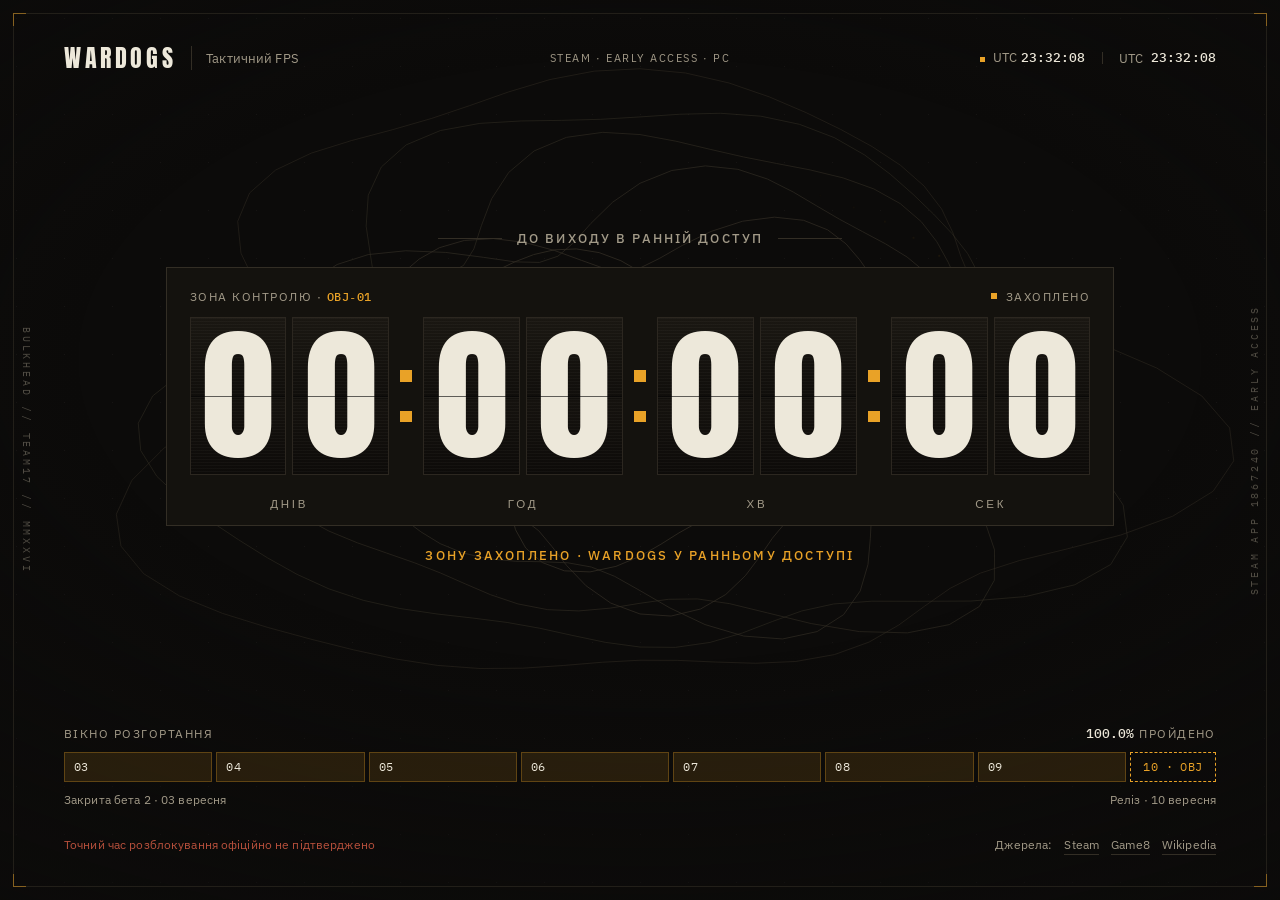
==== index.html @ 9072d594 "feat: countdown site for the Wardogs Early Access release Single static page: a split-flap objective" ====
<!doctype html>
<html lang="uk">
<head>
<meta charset="utf-8">
<meta name="viewport" content="width=device-width, initial-scale=1">
<meta name="description" content="Великий таймер зворотного відліку до виходу WARDOGS у Steam Early Access — 10 вересня 2026.">
<meta name="theme-color" content="#0C0B0A">
<link rel="icon" href="favicon.svg" type="image/svg+xml">
<link rel="canonical" href="https://elgias.github.io/wardogs-countdown/">
<meta property="og:type" content="website">
<meta property="og:site_name" content="Відлік до Wardogs">
<meta property="og:locale" content="uk_UA">
<meta property="og:url" content="https://elgias.github.io/wardogs-countdown/">
<meta property="og:title" content="Відлік до Wardogs">
<meta property="og:description" content="Скільки лишилось до виходу WARDOGS у Steam Early Access — 10 вересня 2026.">
<meta property="og:image" content="https://elgias.github.io/wardogs-countdown/og.png">
<meta property="og:image:width" content="1200">
<meta property="og:image:height" content="630">
<meta property="og:image:alt" content="Таймер зворотного відліку до релізу Wardogs">
<meta name="twitter:card" content="summary_large_image">
<meta name="twitter:title" content="Відлік до Wardogs">
<meta name="twitter:description" content="Скільки лишилось до виходу WARDOGS у Steam Early Access — 10 вересня 2026.">
<meta name="twitter:image" content="https://elgias.github.io/wardogs-countdown/og.png">
<title>Відлік до Wardogs</title>
<link rel="preconnect" href="https://fonts.googleapis.com">
<link rel="preconnect" href="https://fonts.gstatic.com" crossorigin>
<link rel="stylesheet" href="https://fonts.googleapis.com/css2?family=Anton&family=IBM+Plex+Mono:wght@400;500;600&family=IBM+Plex+Sans:wght@400;500;600&display=swap">

<style>
:root{
  color-scheme: dark;
  --ground:#0C0B0A;
  --plate:#14120E;
  --plate-hi:#1A1712;
  --line:#332E25;
  --line-soft:#221F19;
  --bone:#EDE8DA;
  --dust:#A29A88;
  --f1:#E9A227;
  --f2:#6FA3B0;
  --f3:#B8503C;
  --disp:"Anton","Arial Narrow",Impact,sans-serif;
  --mono:"IBM Plex Mono",ui-monospace,Consolas,"Courier New",monospace;
  --sans:"IBM Plex Sans","Segoe UI",system-ui,-apple-system,sans-serif;
}
*{box-sizing:border-box}
body{
  margin:0;
  background:var(--ground);
  color:var(--bone);
  font-family:var(--sans);
  font-size:15px;
  line-height:1.5;
  overflow-x:hidden;
  -webkit-font-smoothing:antialiased;
}

/* ---------- terrain ---------- */
#bg{position:fixed;inset:0;width:100%;height:100%;z-index:0;pointer-events:none}
.vignette{
  position:fixed;inset:0;z-index:1;pointer-events:none;
  background:radial-gradient(115% 88% at 50% 40%, rgba(12,11,10,0) 38%, rgba(12,11,10,.88) 100%);
}
.hud{position:fixed;inset:13px;z-index:2;pointer-events:none;border:1px solid var(--line-soft)}
.hud i{position:absolute;width:13px;height:13px;border:1px solid var(--f1);opacity:.5}
.hud i:nth-child(1){top:-1px;left:-1px;border-right:0;border-bottom:0}
.hud i:nth-child(2){top:-1px;right:-1px;border-left:0;border-bottom:0}
.hud i:nth-child(3){bottom:-1px;left:-1px;border-right:0;border-top:0}
.hud i:nth-child(4){bottom:-1px;right:-1px;border-left:0;border-top:0}

/* ---------- stencilled side rails ---------- */
.rail-v{position:fixed;top:0;bottom:0;width:26px;display:flex;align-items:center;justify-content:center;z-index:3;pointer-events:none}
.rail-v.l{left:13px}
.rail-v.r{right:13px}
.rail-v span{
  writing-mode:vertical-rl;font-family:var(--mono);font-size:10px;letter-spacing:.28em;
  text-transform:uppercase;color:var(--dust);opacity:.45;white-space:nowrap;
}
.rail-v.r span{transform:rotate(180deg)}

/* ---------- shell ---------- */
main{
  position:relative;z-index:4;
  min-height:100vh;
  min-height:100svh;
  display:flex;flex-direction:column;
  gap:clamp(20px,3vh,40px);
  padding:clamp(28px,3.6vw,50px) clamp(50px,5vw,86px);
}

/* ---------- header ---------- */
.top{
  display:grid;grid-template-columns:1fr auto 1fr;align-items:center;gap:18px;
  font-size:12.5px;letter-spacing:.01em;color:var(--dust);
}
.top .mark{
  font-family:var(--disp);font-size:24px;letter-spacing:.15em;color:var(--bone);
  line-height:1;padding-right:15px;border-right:1px solid var(--line);
}
.top .lft{display:flex;align-items:center;gap:14px;flex-wrap:wrap}
.top .mid{white-space:nowrap;font-size:11px;letter-spacing:.14em;text-transform:uppercase}
.top .rgt{display:flex;justify-content:flex-end;align-items:center;gap:8px;white-space:nowrap}
.top .rgt b{
  font-family:var(--mono);font-weight:500;font-size:13px;color:var(--bone);
  font-variant-numeric:tabular-nums;letter-spacing:.01em;
}
.top .rgt .div{width:1px;height:12px;background:var(--line);margin:0 8px}
.live{display:inline-block;width:5px;height:5px;background:var(--f1);margin-right:8px;vertical-align:middle}
body.beat .live{animation:beat 1s ease-out}
@keyframes beat{0%{opacity:1;box-shadow:0 0 0 0 rgba(233,162,39,.45)}100%{opacity:.35;box-shadow:0 0 0 8px rgba(233,162,39,0)}}

/* ---------- objective board ---------- */
.zone{flex:1;display:flex;flex-direction:column;align-items:center;justify-content:center;gap:clamp(14px,2.2vh,26px)}
.eyebrow{
  margin:0;font-size:12.5px;font-weight:500;letter-spacing:.17em;text-transform:uppercase;color:var(--dust);
  display:flex;align-items:center;gap:15px;
}
.eyebrow::before,.eyebrow::after{content:"";width:clamp(18px,5vw,64px);height:1px;background:var(--line)}

.board{
  border:1px solid var(--line);background:var(--plate);
  padding:clamp(12px,1.5vw,20px) clamp(14px,1.8vw,24px) clamp(10px,1.2vw,16px);
  display:flex;flex-direction:column;gap:clamp(10px,1.4vh,16px);
  max-width:100%;
  transition:border-color .25s ease;
}
body.impact .board{animation:impact .3s steps(4,end);border-color:var(--f1)}
@keyframes impact{
  0%{transform:translate3d(0,0,0)}
  25%{transform:translate3d(-2px,1px,0)}
  50%{transform:translate3d(2px,-1px,0)}
  75%{transform:translate3d(-1px,0,0)}
  100%{transform:translate3d(0,0,0)}
}
.board-strip{
  display:flex;justify-content:space-between;align-items:center;gap:16px;
  font-size:11.5px;letter-spacing:.13em;text-transform:uppercase;color:var(--dust);
}
.board-strip b{font-family:var(--mono);color:var(--f1);font-weight:500;letter-spacing:.05em}
.board-strip .status{display:flex;align-items:center;gap:9px}
.board-strip .status::before{content:"";width:6px;height:6px;background:var(--f1);flex:none}

.clock{
  display:flex;align-items:flex-start;justify-content:center;
  gap:clamp(6px,.9vw,13px);
  font-family:var(--disp);
  font-size:clamp(2.6rem,11.4vw,9.8rem);
  line-height:1;
  max-width:100%;
}
.grp{display:flex;flex-direction:column;align-items:center;gap:.16em}
.digits{display:flex;gap:.045em}
.card{
  position:relative;display:block;width:.66em;height:1.08em;overflow:hidden;
  border:1px solid #2C2720;
  background:linear-gradient(180deg,var(--plate-hi) 0%,#100E0B 52%,#15120E 53%,#0D0B09 100%);
  transition:border-color .35s ease,box-shadow .35s ease;
}
.card.hit{border-color:var(--f1);box-shadow:0 0 0 1px rgba(233,162,39,.28) inset;transition:none}
.card::before{ /* split-flap hinge */
  content:"";position:absolute;left:0;right:0;top:50%;height:1px;z-index:3;
  background:rgba(0,0,0,.6);box-shadow:0 1px 0 rgba(237,232,218,.05);
}
.card::after{ /* screen texture */
  content:"";position:absolute;inset:0;z-index:2;pointer-events:none;
  background:repeating-linear-gradient(180deg,rgba(237,232,218,.032) 0 1px,transparent 1px 3px);
}
.g{
  position:absolute;inset:0;z-index:1;display:flex;align-items:center;justify-content:center;
  transition:transform .4s cubic-bezier(.22,.9,.3,1),opacity .4s ease;
}
.g.enter{transform:translateY(-102%);opacity:0}
.g.out{transform:translateY(102%);opacity:0}
.unit{
  font-size:clamp(10px,.9vw,12.5px);font-weight:500;letter-spacing:.24em;
  color:var(--dust);text-transform:uppercase;
}

.sep{display:flex;flex-direction:column;justify-content:center;gap:.2em;height:1.08em;font-size:inherit}
.sep i{width:.08em;height:.08em;background:var(--f1);opacity:.35;transition:opacity .4s ease}
body.beat .sep i{opacity:1}

/* ---------- target + unlock toggle ---------- */
.aim{display:flex;align-items:center;justify-content:center;gap:16px;flex-wrap:wrap;
  font-size:13px;letter-spacing:.01em;color:var(--dust)}
.aim b{font-family:var(--mono);color:var(--bone);font-weight:500;letter-spacing:.01em}
.tgl{display:flex;border:1px solid var(--line)}
.tgl button{
  background:none;border:0;border-right:1px solid var(--line);font-family:var(--sans);
  color:var(--dust);padding:7px 13px;font-size:11.5px;letter-spacing:.03em;
  cursor:pointer;transition:color .2s ease,background .2s ease;
}
.tgl button:last-child{border-right:0}
.tgl button[aria-pressed="true"]{background:var(--f1);color:#0F0C06;font-weight:600}
.tgl button:hover{color:var(--bone)}
.tgl button[aria-pressed="true"]:hover{color:#0F0C06}
.tgl button:focus-visible{outline:2px solid var(--f2);outline-offset:2px}

.launch-note{display:none;margin:0;font-size:13px;font-weight:500;letter-spacing:.17em;text-transform:uppercase;color:var(--f1)}
body.launched .launch-note{display:block}
body.launched .aim{display:none}

/* ---------- deployment window ---------- */
.cap{display:flex;flex-direction:column;gap:9px;font-size:11.5px;letter-spacing:.13em;text-transform:uppercase;color:var(--dust)}
.cap-head{display:flex;justify-content:space-between;gap:12px;align-items:baseline}
.cap-head b{
  font-family:var(--mono);font-size:12.5px;color:var(--bone);font-weight:500;
  font-variant-numeric:tabular-nums;letter-spacing:.01em;
}
.days{display:flex;gap:4px;align-items:stretch}
.day{
  position:relative;flex:1;height:30px;border:1px solid var(--line-soft);
  display:flex;align-items:center;padding-left:9px;overflow:hidden;
  font-family:var(--mono);font-size:11.5px;letter-spacing:.04em;color:var(--dust);
}
.day span{position:relative;z-index:2}
.day .lvl{position:absolute;top:0;bottom:0;left:0;width:0;z-index:1;background:rgba(233,162,39,.13)}
.day.done{border-color:rgba(233,162,39,.38);color:var(--bone)}
.day.done .lvl{width:100%}
.day.now{border-color:var(--f1);color:var(--bone)}
.day.now .lvl{border-right:2px solid var(--f1)}
.day.obj{flex:0 0 clamp(52px,7vw,86px);border:1px dashed var(--f1);color:var(--f1);justify-content:center;padding:0}
.cap-foot{
  display:flex;justify-content:space-between;gap:12px;
  font-family:var(--sans);font-size:12px;letter-spacing:.01em;text-transform:none;
}

/* ---------- foot ---------- */
.foot{display:flex;justify-content:space-between;gap:18px;flex-wrap:wrap;font-size:12px;letter-spacing:.01em;color:var(--dust)}
.foot a{color:var(--dust);text-decoration:none;border-bottom:1px solid var(--line);padding-bottom:2px;margin-left:9px}
.foot a:hover{color:var(--f1);border-color:var(--f1)}
.foot a:focus-visible{outline:2px solid var(--f2);outline-offset:3px}
.flag{color:var(--f3)}

body.critical{--f1:var(--f3)}

@media (max-width:820px){
  .rail-v{display:none}
  main{padding:26px 22px;gap:22px}
  .top{grid-template-columns:1fr;justify-items:center;text-align:center;gap:12px}
  .top .rgt{justify-content:center}
  .top .mark{border-right:0;padding-right:0}
  .day{padding-left:5px;font-size:10px;letter-spacing:0}
  .eyebrow{font-size:11.5px;letter-spacing:.12em}
  .cap-foot,.foot{font-size:11.5px}
  .foot{justify-content:center;text-align:center}
}
@media (prefers-reduced-motion: reduce){
  .g{transition:none}
  body.beat .live{animation:none}
  body.impact .board{animation:none}
}
</style>
</head>
<body>

<canvas id="bg" aria-hidden="true"></canvas>
<div class="vignette" aria-hidden="true"></div>
<div class="hud" aria-hidden="true"><i></i><i></i><i></i><i></i></div>
<div class="rail-v l" aria-hidden="true"><span>Bulkhead // Team17 // MMXXVI</span></div>
<div class="rail-v r" aria-hidden="true"><span>Steam app 1867240 // early access</span></div>

<main>
  <header class="top">
    <div class="lft"><span class="mark">WARDOGS</span><span>Тактичний FPS</span></div>
    <div class="mid">Steam &middot; Early Access &middot; PC</div>
    <div class="rgt">
      <span><span class="live"></span>UTC <b id="utc">--:--:--</b></span>
      <span class="div"></span>
      <span id="tzname">Локально</span> <b id="loc">--:--:--</b>
    </div>
  </header>

  <section class="zone">
    <p class="eyebrow">До виходу в ранній доступ</p>

    <div class="board" id="board">
      <div class="board-strip">
        <span>Зона контролю &middot; <b>OBJ&#8209;01</b></span>
        <span class="status" id="capNote">Утримується</span>
      </div>

      <div class="clock" id="clock" role="timer">
        <div class="grp"><div class="digits" id="dd"></div><span class="unit">днів</span></div>
        <span class="sep"><i></i><i></i></span>
        <div class="grp"><div class="digits" id="hh"></div><span class="unit">год</span></div>
        <span class="sep"><i></i><i></i></span>
        <div class="grp"><div class="digits" id="mm"></div><span class="unit">хв</span></div>
        <span class="sep"><i></i><i></i></span>
        <div class="grp"><div class="digits" id="ss"></div><span class="unit">сек</span></div>
      </div>
    </div>

    <p class="launch-note">Зону захоплено &middot; Wardogs у ранньому доступі</p>

    <div class="aim">
      <span>Ціль <b id="targetLabel">10 вересня 2026</b></span>
      <div class="tgl" role="group" aria-label="Час розблокування">
        <button type="button" id="t16" aria-pressed="true">16:00 UTC &middot; за ЗМІ</button>
        <button type="button" id="t00" aria-pressed="false">00:00 UTC</button>
      </div>
    </div>
  </section>

  <section class="cap" aria-label="Вікно розгортання">
    <div class="cap-head"><span>Вікно розгортання</span><span><b id="capPct">0.0%</b> пройдено</span></div>
    <div class="days" id="days" aria-hidden="true"></div>
    <div class="cap-foot"><span>Закрита бета 2 &middot; 03 вересня</span><span>Реліз &middot; 10 вересня</span></div>
  </section>

  <footer class="foot">
    <span class="flag">Точний час розблокування офіційно не підтверджено</span>
    <span>Джерела:
      <a href="https://store.steampowered.com/app/1867240/WARDOGS/" target="_blank" rel="noopener noreferrer">Steam</a>
      <a href="https://game8.co/articles/release-dates/wardogs-release-date-and-time" target="_blank" rel="noopener noreferrer">Game8</a>
      <a href="https://en.wikipedia.org/wiki/Wardogs_(video_game)" target="_blank" rel="noopener noreferrer">Wikipedia</a>
    </span>
  </footer>
</main>

<script>
(function(){
  "use strict";
  var REDUCED = window.matchMedia("(prefers-reduced-motion: reduce)").matches;

  var TARGETS = {
    t16: { at: Date.UTC(2026, 8, 10, 16, 0, 0), label: "10 вересня 2026 · 16:00 UTC" },
    t00: { at: Date.UTC(2026, 8, 10,  0, 0, 0), label: "10 вересня 2026 · 00:00 UTC" }
  };
  var WINDOW_START = Date.UTC(2026, 8, 3, 0, 0, 0);
  var DAY = 86400000;
  var key = "t16";

  /* ---- split-flap cards ---- */
  function build(el, len){
    el.innerHTML = "";
    for (var i = 0; i < len; i++){
      var card = document.createElement("span");
      card.className = "card";
      card.setAttribute("data-v", "");
      var g = document.createElement("span");
      g.className = "g";
      g.textContent = "0";
      card.appendChild(g);
      el.appendChild(card);
    }
  }

  function paint(el, str){
    var cards = el.children;
    for (var i = 0; i < cards.length; i++){
      var card = cards[i];
      var ch = str.charAt(i);
      if (card.getAttribute("data-v") === ch) continue;
      var first = card.getAttribute("data-v") === "";
      card.setAttribute("data-v", ch);

      if (first || REDUCED){
        card.querySelector(".g").textContent = ch;
        continue;
      }

      /* drop leftovers from any change that outran its own animation */
      var stale = card.querySelectorAll(".g.out");
      for (var q = 0; q < stale.length; q++){
        stale[q].parentNode.removeChild(stale[q]);
      }

      var old = card.querySelector(".g");
      var next = document.createElement("span");
      next.className = "g enter";
      next.textContent = ch;
      card.appendChild(next);
      void next.offsetWidth;
      next.classList.remove("enter");

      if (old){
        old.classList.add("out");
        (function(node){
          setTimeout(function(){ if (node.parentNode) node.parentNode.removeChild(node); }, 460);
        })(old);
      }

      card.classList.add("hit");
      (function(box){
        setTimeout(function(){ box.classList.remove("hit"); }, 120);
      })(card);
    }
  }

  var dd = document.getElementById("dd");
  var hh = document.getElementById("hh");
  var mm = document.getElementById("mm");
  var ss = document.getElementById("ss");
  build(dd, 2); build(hh, 2); build(mm, 2); build(ss, 2);

  /* ---- day blocks ---- */
  var daysWrap = document.getElementById("days");
  var dayEls = [];
  for (var dI = 0; dI < 7; dI++){
    var box = document.createElement("div");
    box.className = "day";
    var lvl = document.createElement("div");
    lvl.className = "lvl";
    var lab = document.createElement("span");
    lab.textContent = "0" + (3 + dI);
    box.appendChild(lvl); box.appendChild(lab);
    daysWrap.appendChild(box);
    dayEls.push({ box: box, lvl: lvl });
  }
  var objEl = document.createElement("div");
  objEl.className = "day obj";
  objEl.innerHTML = "<span>10 &middot; OBJ</span>";
  daysWrap.appendChild(objEl);

  var elTarget = document.getElementById("targetLabel");
  var elPct    = document.getElementById("capPct");
  var elNote   = document.getElementById("capNote");
  var elUtc    = document.getElementById("utc");
  var elLoc    = document.getElementById("loc");
  var elTz     = document.getElementById("tzname");
  var btn16    = document.getElementById("t16");
  var btn00    = document.getElementById("t00");

  try {
    var tz = Intl.DateTimeFormat().resolvedOptions().timeZone;
    if (tz) elTz.textContent = tz.split("/").pop().replace(/_/g, " ");
  } catch (e) {}

  function pad(n, w){
    var s = String(Math.floor(n));
    while (s.length < w) s = "0" + s;
    return s;
  }

  var lastSec = null;
  var lastMin = null;

  function render(){
    var now = Date.now();
    var target = TARGETS[key].at;
    var left = target - now;
    var launched = left <= 0;
    if (launched) left = 0;

    var total = Math.floor(left / 1000);
    if (total === lastSec){ requestAnimationFrame(render); return; }
    lastSec = total;

    var d = Math.floor(total / 86400);
    var h = Math.floor((total % 86400) / 3600);
    var m = Math.floor((total % 3600) / 60);
    var s = total % 60;

    paint(dd, pad(Math.min(d, 99), 2));
    paint(hh, pad(h, 2));
    paint(mm, pad(m, 2));
    paint(ss, pad(s, 2));

    var nd = new Date();
    elLoc.textContent = pad(nd.getHours(), 2) + ":" + pad(nd.getMinutes(), 2) + ":" + pad(nd.getSeconds(), 2);
    elUtc.textContent = pad(nd.getUTCHours(), 2) + ":" + pad(nd.getUTCMinutes(), 2) + ":" + pad(nd.getUTCSeconds(), 2);

    document.body.classList.remove("beat");
    void document.body.offsetWidth;
    document.body.classList.add("beat");

    var minStamp = Math.floor(total / 60);
    if (lastMin !== null && minStamp !== lastMin && !REDUCED){
      document.body.classList.remove("impact");
      void document.body.offsetWidth;
      document.body.classList.add("impact");
      setTimeout(function(){ document.body.classList.remove("impact"); }, 320);
    }
    lastMin = minStamp;

    document.body.classList.toggle("critical", !launched && total < 3600);
    document.body.classList.toggle("launched", launched);
    elNote.textContent = launched ? "Захоплено" : (total < 3600 ? "Оспорюється" : "Утримується");

    var span = target - WINDOW_START;
    var pct = Math.max(0, Math.min(1, (now - WINDOW_START) / span));
    elPct.textContent = (pct * 100).toFixed(1) + "%";

    var elapsedDays = (now - WINDOW_START) / DAY;
    for (var i = 0; i < dayEls.length; i++){
      var frac = Math.max(0, Math.min(1, elapsedDays - i));
      var cls = "day";
      if (frac >= 1) cls += " done";
      else if (frac > 0) cls += " now";
      dayEls[i].box.className = cls;
      dayEls[i].lvl.style.width = (frac * 100).toFixed(2) + "%";
    }
    objEl.className = launched ? "day obj done" : "day obj";

    requestAnimationFrame(render);
  }

  function select(k){
    key = k;
    lastSec = null;
    lastMin = null;
    elTarget.textContent = TARGETS[k].label;
    btn16.setAttribute("aria-pressed", String(k === "t16"));
    btn00.setAttribute("aria-pressed", String(k === "t00"));
  }
  btn16.addEventListener("click", function(){ select("t16"); });
  btn00.addEventListener("click", function(){ select("t00"); });
  select("t16");

  render();

  /* ---- terrain: drifting contours, three contacts closing on the zone ---- */
  var cv = document.getElementById("bg");
  var ctx = cv.getContext("2d");
  var W = 0, H = 0;
  var CONTACTS = [
    { c: "233,162,39",  base: 0.42, sp:  0.000122, ph: 0.0, br: 0.000039 },
    { c: "111,163,176", base: 0.33, sp: -0.000171, ph: 2.1, br: 0.000031 },
    { c: "184,80,60",   base: 0.50, sp:  0.000090, ph: 4.2, br: 0.000025 }
  ];

  function resize(){
    var dpr = Math.min(window.devicePixelRatio || 1, 2);
    W = cv.clientWidth; H = cv.clientHeight;
    cv.width = Math.round(W * dpr);
    cv.height = Math.round(H * dpr);
    ctx.setTransform(dpr, 0, 0, dpr, 0, 0);
  }

  function draw(t){
    ctx.clearRect(0, 0, W, H);
    var cx = W / 2, cy = H * 0.44;
    var unit = Math.min(W, H);
    var x, y, l, a;

    /* survey grid */
    ctx.fillStyle = "rgba(237,232,218,0.045)";
    for (x = (W % 48) / 2; x < W; x += 48){
      for (y = (H % 48) / 2; y < H; y += 48){
        ctx.fillRect(x, y, 1, 1);
      }
    }

    /* topographic contours over the contested ground */
    ctx.lineWidth = 1;
    for (l = 0; l < 9; l++){
      var base = unit * (0.09 + l * 0.055);
      ctx.beginPath();
      for (a = 0; a <= 72; a++){
        var th = a / 72 * Math.PI * 2;
        var r = base * (1
          + 0.14 * Math.sin(3 * th + t * 0.000068 + l * 0.85)
          + 0.09 * Math.sin(5 * th - t * 0.000051 + l * 1.7)
          + 0.05 * Math.sin(7 * th + t * 0.000087 + l * 2.4));
        var px = cx + Math.cos(th) * r;
        var py = cy + Math.sin(th) * r * 0.62;
        if (a === 0) ctx.moveTo(px, py); else ctx.lineTo(px, py);
      }
      ctx.closePath();
      ctx.strokeStyle = "rgba(51,46,37," + (0.95 - l * 0.055).toFixed(3) + ")";
      ctx.stroke();
    }

    /* contacts */
    for (var i = 0; i < CONTACTS.length; i++){
      var k = CONTACTS[i];
      var hx = 0, hy = 0;
      for (var j = 12; j >= 0; j--){
        var tt = t - j * 850;
        var rad = unit * k.base * (0.28 + 0.72 * (0.5 + 0.5 * Math.cos(tt * k.br + k.ph)));
        var ang = tt * k.sp + k.ph;
        var px = cx + Math.cos(ang) * rad;
        var py = cy + Math.sin(ang) * rad * 0.62;
        if (j === 0){
          hx = px; hy = py;
          ctx.strokeStyle = "rgba(" + k.c + ",0.14)";
          ctx.beginPath(); ctx.moveTo(cx, cy); ctx.lineTo(hx, hy); ctx.stroke();
          ctx.strokeStyle = "rgba(" + k.c + ",0.8)";
          ctx.strokeRect(px - 4.5, py - 4.5, 9, 9);
          ctx.beginPath();
          ctx.moveTo(px - 10, py); ctx.lineTo(px - 6, py);
          ctx.moveTo(px + 6, py); ctx.lineTo(px + 10, py);
          ctx.stroke();
        } else {
          ctx.fillStyle = "rgba(" + k.c + "," + (0.18 * (1 - j / 13)).toFixed(3) + ")";
          ctx.fillRect(px - 1, py - 1, 2, 2);
        }
      }
    }
  }

  function loop(now){ draw(now); requestAnimationFrame(loop); }

  window.addEventListener("resize", function(){ resize(); if (REDUCED) draw(0); });
  resize();
  if (REDUCED) { draw(0); } else { requestAnimationFrame(loop); }
})();
</script>
</body>
</html>
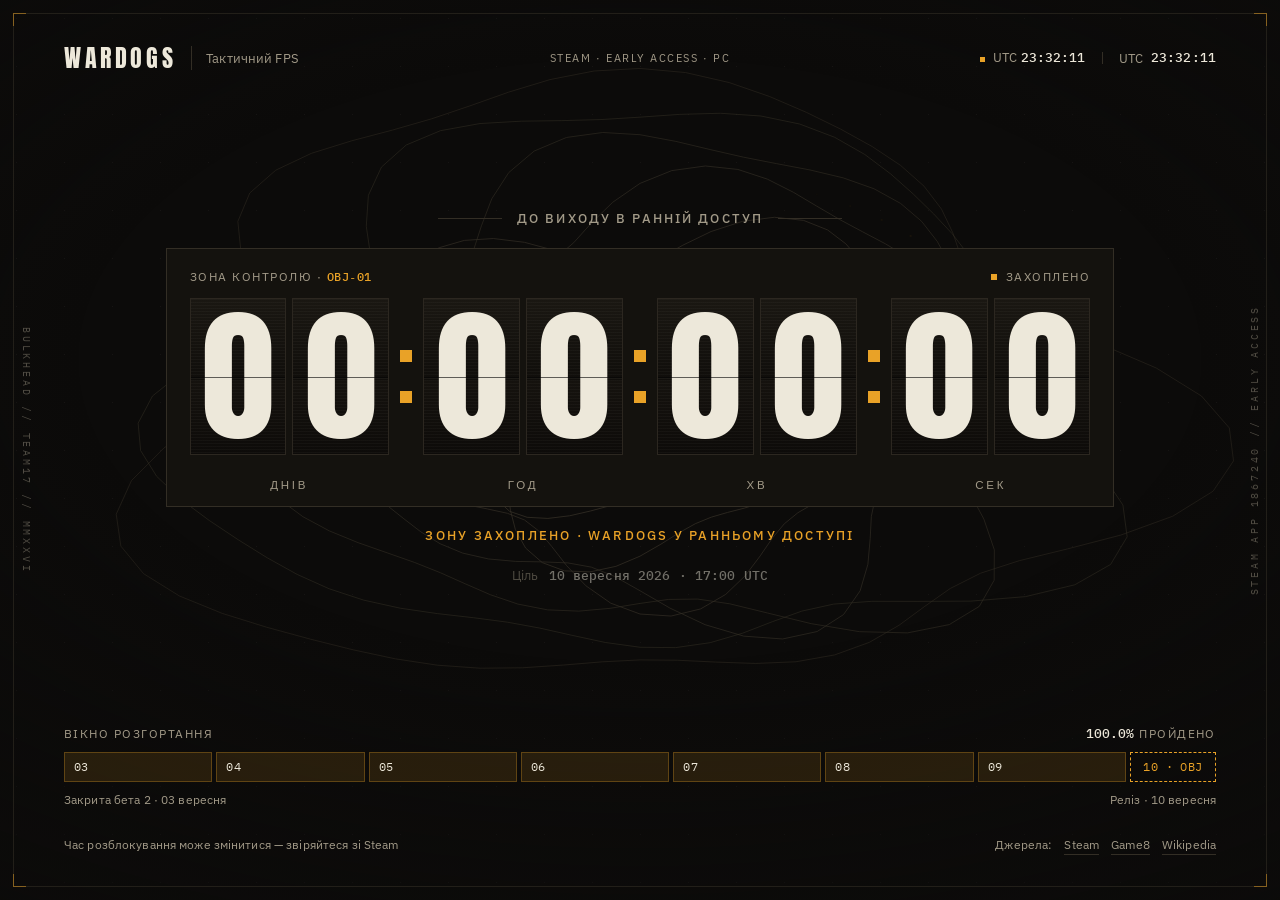
==== commit b39be483: "fix: pin release to 17:00 UTC and self-host the webfonts The page pulled Anton and IBM Plex from fon" ====
--- a/index.html
+++ b/index.html
@@ -12,19 +12,19 @@
 <meta property="og:locale" content="uk_UA">
 <meta property="og:url" content="https://elgias.github.io/wardogs-countdown/">
 <meta property="og:title" content="Відлік до Wardogs">
-<meta property="og:description" content="Скільки лишилось до виходу WARDOGS у Steam Early Access — 10 вересня 2026.">
+<meta property="og:description" content="Скільки лишилось до виходу WARDOGS у Steam Early Access — 10 вересня 2026, 17:00 UTC.">
 <meta property="og:image" content="https://elgias.github.io/wardogs-countdown/og.png">
 <meta property="og:image:width" content="1200">
 <meta property="og:image:height" content="630">
 <meta property="og:image:alt" content="Таймер зворотного відліку до релізу Wardogs">
 <meta name="twitter:card" content="summary_large_image">
 <meta name="twitter:title" content="Відлік до Wardogs">
-<meta name="twitter:description" content="Скільки лишилось до виходу WARDOGS у Steam Early Access — 10 вересня 2026.">
+<meta name="twitter:description" content="Скільки лишилось до виходу WARDOGS у Steam Early Access — 10 вересня 2026, 17:00 UTC.">
 <meta name="twitter:image" content="https://elgias.github.io/wardogs-countdown/og.png">
 <title>Відлік до Wardogs</title>
-<link rel="preconnect" href="https://fonts.googleapis.com">
-<link rel="preconnect" href="https://fonts.gstatic.com" crossorigin>
-<link rel="stylesheet" href="https://fonts.googleapis.com/css2?family=Anton&family=IBM+Plex+Mono:wght@400;500;600&family=IBM+Plex+Sans:wght@400;500;600&display=swap">
+<link rel="stylesheet" href="fonts.css">
+<link rel="preload" as="font" type="font/woff2" href="fonts/anton-400-latin.woff2" crossorigin>
+<link rel="preload" as="font" type="font/woff2" href="fonts/plexsans-400-600-cyrillic.woff2" crossorigin>
 
 <style>
 :root{
@@ -181,24 +181,20 @@
 body.beat .sep i{opacity:1}
 
 /* ---------- target + unlock toggle ---------- */
-.aim{display:flex;align-items:center;justify-content:center;gap:16px;flex-wrap:wrap;
-  font-size:13px;letter-spacing:.01em;color:var(--dust)}
+.aim{
+  margin:0;display:flex;align-items:center;justify-content:center;gap:10px;flex-wrap:wrap;
+  font-size:13px;letter-spacing:.01em;color:var(--dust);
+}
 .aim b{font-family:var(--mono);color:var(--bone);font-weight:500;letter-spacing:.01em}
-.tgl{display:flex;border:1px solid var(--line)}
-.tgl button{
-  background:none;border:0;border-right:1px solid var(--line);font-family:var(--sans);
-  color:var(--dust);padding:7px 13px;font-size:11.5px;letter-spacing:.03em;
-  cursor:pointer;transition:color .2s ease,background .2s ease;
-}
-.tgl button:last-child{border-right:0}
-.tgl button[aria-pressed="true"]{background:var(--f1);color:#0F0C06;font-weight:600}
-.tgl button:hover{color:var(--bone)}
-.tgl button[aria-pressed="true"]:hover{color:#0F0C06}
-.tgl button:focus-visible{outline:2px solid var(--f2);outline-offset:2px}
+.aim .local{
+  font-family:var(--mono);font-size:12px;color:var(--dust);
+  border-left:1px solid var(--line);padding-left:12px;
+}
+.aim .local:empty{display:none}
 
 .launch-note{display:none;margin:0;font-size:13px;font-weight:500;letter-spacing:.17em;text-transform:uppercase;color:var(--f1)}
 body.launched .launch-note{display:block}
-body.launched .aim{display:none}
+body.launched .aim{opacity:.45}
 
 /* ---------- deployment window ---------- */
 .cap{display:flex;flex-direction:column;gap:9px;font-size:11.5px;letter-spacing:.13em;text-transform:uppercase;color:var(--dust)}
@@ -230,7 +226,7 @@
 .foot a{color:var(--dust);text-decoration:none;border-bottom:1px solid var(--line);padding-bottom:2px;margin-left:9px}
 .foot a:hover{color:var(--f1);border-color:var(--f1)}
 .foot a:focus-visible{outline:2px solid var(--f2);outline-offset:3px}
-.flag{color:var(--f3)}
+.flag{color:var(--dust)}
 
 body.critical{--f1:var(--f3)}
 
@@ -293,13 +289,7 @@
 
     <p class="launch-note">Зону захоплено &middot; Wardogs у ранньому доступі</p>
 
-    <div class="aim">
-      <span>Ціль <b id="targetLabel">10 вересня 2026</b></span>
-      <div class="tgl" role="group" aria-label="Час розблокування">
-        <button type="button" id="t16" aria-pressed="true">16:00 UTC &middot; за ЗМІ</button>
-        <button type="button" id="t00" aria-pressed="false">00:00 UTC</button>
-      </div>
-    </div>
+    <p class="aim">Ціль <b>10 вересня 2026 &middot; 17:00 UTC</b> <span class="local" id="aimLocal"></span></p>
   </section>
 
   <section class="cap" aria-label="Вікно розгортання">
@@ -309,7 +299,7 @@
   </section>
 
   <footer class="foot">
-    <span class="flag">Точний час розблокування офіційно не підтверджено</span>
+    <span class="flag">Час розблокування може змінитися &mdash; звіряйтеся зі Steam</span>
     <span>Джерела:
       <a href="https://store.steampowered.com/app/1867240/WARDOGS/" target="_blank" rel="noopener noreferrer">Steam</a>
       <a href="https://game8.co/articles/release-dates/wardogs-release-date-and-time" target="_blank" rel="noopener noreferrer">Game8</a>
@@ -323,13 +313,10 @@
   "use strict";
   var REDUCED = window.matchMedia("(prefers-reduced-motion: reduce)").matches;
 
-  var TARGETS = {
-    t16: { at: Date.UTC(2026, 8, 10, 16, 0, 0), label: "10 вересня 2026 · 16:00 UTC" },
-    t00: { at: Date.UTC(2026, 8, 10,  0, 0, 0), label: "10 вересня 2026 · 00:00 UTC" }
-  };
+  /* Release: 10 September 2026, 17:00 UTC. Month is 0-based, so 8 = September. */
+  var TARGET = Date.UTC(2026, 8, 10, 17, 0, 0);
   var WINDOW_START = Date.UTC(2026, 8, 3, 0, 0, 0);
   var DAY = 86400000;
-  var key = "t16";
 
   /* ---- split-flap cards ---- */
   function build(el, len){
@@ -413,18 +400,32 @@
   objEl.innerHTML = "<span>10 &middot; OBJ</span>";
   daysWrap.appendChild(objEl);
 
-  var elTarget = document.getElementById("targetLabel");
-  var elPct    = document.getElementById("capPct");
-  var elNote   = document.getElementById("capNote");
-  var elUtc    = document.getElementById("utc");
-  var elLoc    = document.getElementById("loc");
-  var elTz     = document.getElementById("tzname");
-  var btn16    = document.getElementById("t16");
-  var btn00    = document.getElementById("t00");
-
+  var elPct   = document.getElementById("capPct");
+  var elNote  = document.getElementById("capNote");
+  var elUtc   = document.getElementById("utc");
+  var elLoc   = document.getElementById("loc");
+  var elTz    = document.getElementById("tzname");
+  var elAimLo = document.getElementById("aimLocal");
+
+  var tzShort = "";
   try {
     var tz = Intl.DateTimeFormat().resolvedOptions().timeZone;
-    if (tz) elTz.textContent = tz.split("/").pop().replace(/_/g, " ");
+    if (tz) {
+      tzShort = tz.split("/").pop().replace(/_/g, " ");
+      elTz.textContent = tzShort;
+    }
+  } catch (e) {}
+
+  /* Same instant in the viewer's own zone — the reason the unlock-time
+     toggle is no longer needed. Skipped when we are already on UTC. */
+  try {
+    var offMin = new Date(TARGET).getTimezoneOffset();
+    if (offMin !== 0) {
+      var local = new Intl.DateTimeFormat("uk-UA", {
+        day: "numeric", month: "long", hour: "2-digit", minute: "2-digit"
+      }).format(new Date(TARGET));
+      elAimLo.textContent = local + (tzShort ? " · " + tzShort : " за вашим часом");
+    }
   } catch (e) {}
 
   function pad(n, w){
@@ -438,7 +439,7 @@
 
   function render(){
     var now = Date.now();
-    var target = TARGETS[key].at;
+    var target = TARGET;
     var left = target - now;
     var launched = left <= 0;
     if (launched) left = 0;
@@ -495,18 +496,6 @@
 
     requestAnimationFrame(render);
   }
-
-  function select(k){
-    key = k;
-    lastSec = null;
-    lastMin = null;
-    elTarget.textContent = TARGETS[k].label;
-    btn16.setAttribute("aria-pressed", String(k === "t16"));
-    btn00.setAttribute("aria-pressed", String(k === "t00"));
-  }
-  btn16.addEventListener("click", function(){ select("t16"); });
-  btn00.addEventListener("click", function(){ select("t00"); });
-  select("t16");
 
   render();
 
--- a/fonts.css
+++ b/fonts.css
@@ -0,0 +1,67 @@
+/* Self-hosted so the page does not depend on fonts.googleapis.com.
+   Privacy browsers (Zen, Firefox strict mode, uBlock) block that domain,
+   which silently drops every face back to a system fallback.
+   Subsets kept: latin + cyrillic. Regenerate with scripts/selfhost-fonts.mjs. */
+
+@font-face {
+  font-family: 'Anton';
+  font-style: normal;
+  font-weight: 400;
+  font-display: swap;
+  src: url('fonts/anton-400-latin.woff2') format('woff2');
+  unicode-range: U+0000-00FF, U+0131, U+0152-0153, U+02BB-02BC, U+02C6, U+02DA, U+02DC, U+0304, U+0308, U+0329, U+2000-206F, U+20AC, U+2122, U+2191, U+2193, U+2212, U+2215, U+FEFF, U+FFFD;
+}
+
+@font-face {
+  font-family: 'IBM Plex Mono';
+  font-style: normal;
+  font-weight: 400;
+  font-display: swap;
+  src: url('fonts/plexmono-400-cyrillic.woff2') format('woff2');
+  unicode-range: U+0301, U+0400-045F, U+0490-0491, U+04B0-04B1, U+2116;
+}
+
+@font-face {
+  font-family: 'IBM Plex Mono';
+  font-style: normal;
+  font-weight: 400;
+  font-display: swap;
+  src: url('fonts/plexmono-400-latin.woff2') format('woff2');
+  unicode-range: U+0000-00FF, U+0131, U+0152-0153, U+02BB-02BC, U+02C6, U+02DA, U+02DC, U+0304, U+0308, U+0329, U+2000-206F, U+20AC, U+2122, U+2191, U+2193, U+2212, U+2215, U+FEFF, U+FFFD;
+}
+
+@font-face {
+  font-family: 'IBM Plex Mono';
+  font-style: normal;
+  font-weight: 500;
+  font-display: swap;
+  src: url('fonts/plexmono-500-cyrillic.woff2') format('woff2');
+  unicode-range: U+0301, U+0400-045F, U+0490-0491, U+04B0-04B1, U+2116;
+}
+
+@font-face {
+  font-family: 'IBM Plex Mono';
+  font-style: normal;
+  font-weight: 500;
+  font-display: swap;
+  src: url('fonts/plexmono-500-latin.woff2') format('woff2');
+  unicode-range: U+0000-00FF, U+0131, U+0152-0153, U+02BB-02BC, U+02C6, U+02DA, U+02DC, U+0304, U+0308, U+0329, U+2000-206F, U+20AC, U+2122, U+2191, U+2193, U+2212, U+2215, U+FEFF, U+FFFD;
+}
+
+@font-face {
+  font-family: 'IBM Plex Sans';
+  font-style: normal;
+  font-weight: 400 600;
+  font-display: swap;
+  src: url('fonts/plexsans-400-600-cyrillic.woff2') format('woff2');
+  unicode-range: U+0301, U+0400-045F, U+0490-0491, U+04B0-04B1, U+2116;
+}
+
+@font-face {
+  font-family: 'IBM Plex Sans';
+  font-style: normal;
+  font-weight: 400 600;
+  font-display: swap;
+  src: url('fonts/plexsans-400-600-latin.woff2') format('woff2');
+  unicode-range: U+0000-00FF, U+0131, U+0152-0153, U+02BB-02BC, U+02C6, U+02DA, U+02DC, U+0304, U+0308, U+0329, U+2000-206F, U+20AC, U+2122, U+2191, U+2193, U+2212, U+2215, U+FEFF, U+FFFD;
+}
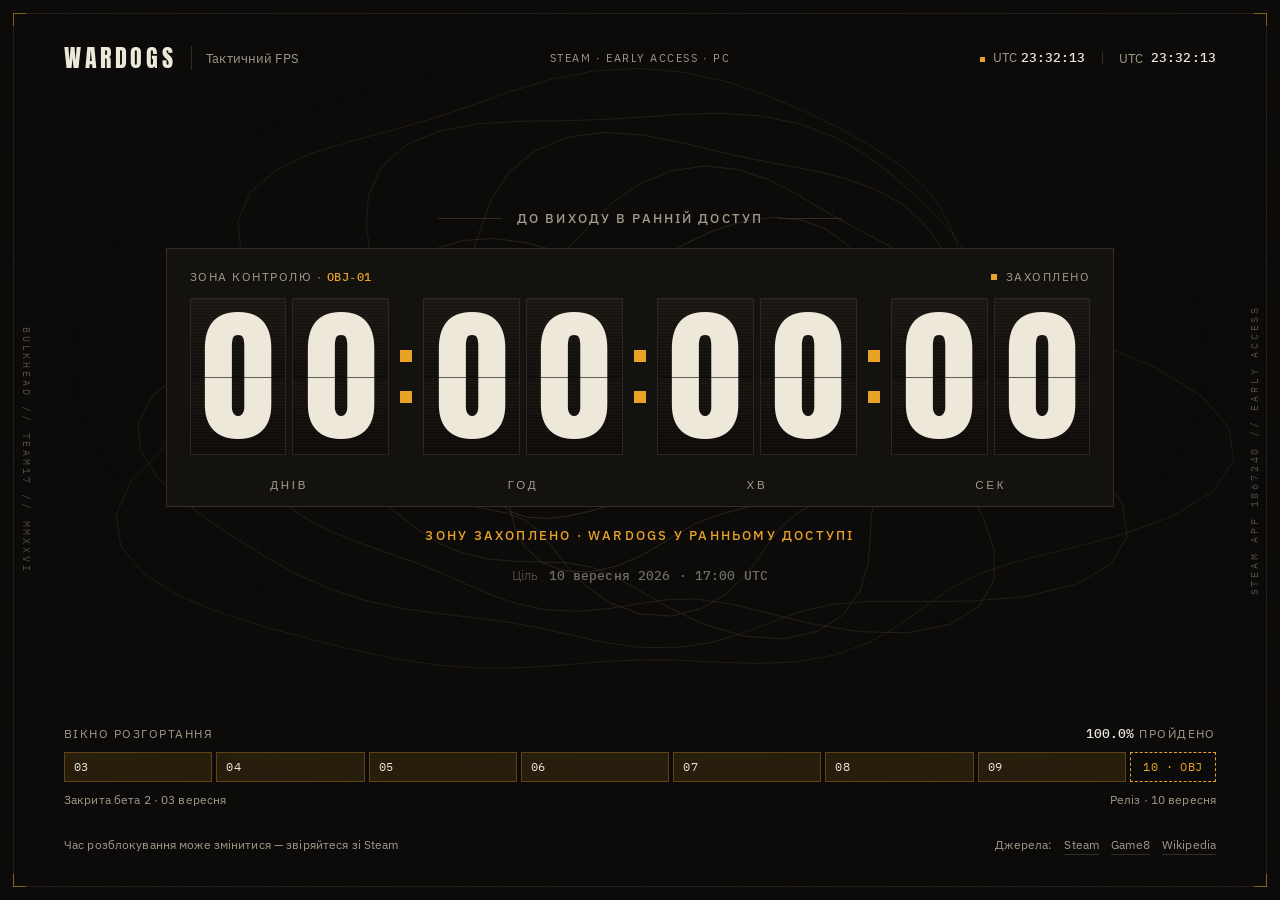
==== commit a75cffbd: "fix: put Impact first in the display fallback stack If a browser blocks downloadable fonts entirely," ====
--- a/index.html
+++ b/index.html
@@ -39,7 +39,10 @@
   --f1:#E9A227;
   --f2:#6FA3B0;
   --f3:#B8503C;
-  --disp:"Anton","Arial Narrow",Impact,sans-serif;
+  /* Impact before Arial Narrow: if a browser blocks webfonts outright, Impact is
+     the closest heavy-condensed face already on Windows and macOS, so the board
+     still reads as a board. Arial Narrow is too light to stand in for Anton. */
+  --disp:"Anton",Impact,Haettenschweiler,"Franklin Gothic Bold","Arial Narrow",sans-serif;
   --mono:"IBM Plex Mono",ui-monospace,Consolas,"Courier New",monospace;
   --sans:"IBM Plex Sans","Segoe UI",system-ui,-apple-system,sans-serif;
 }
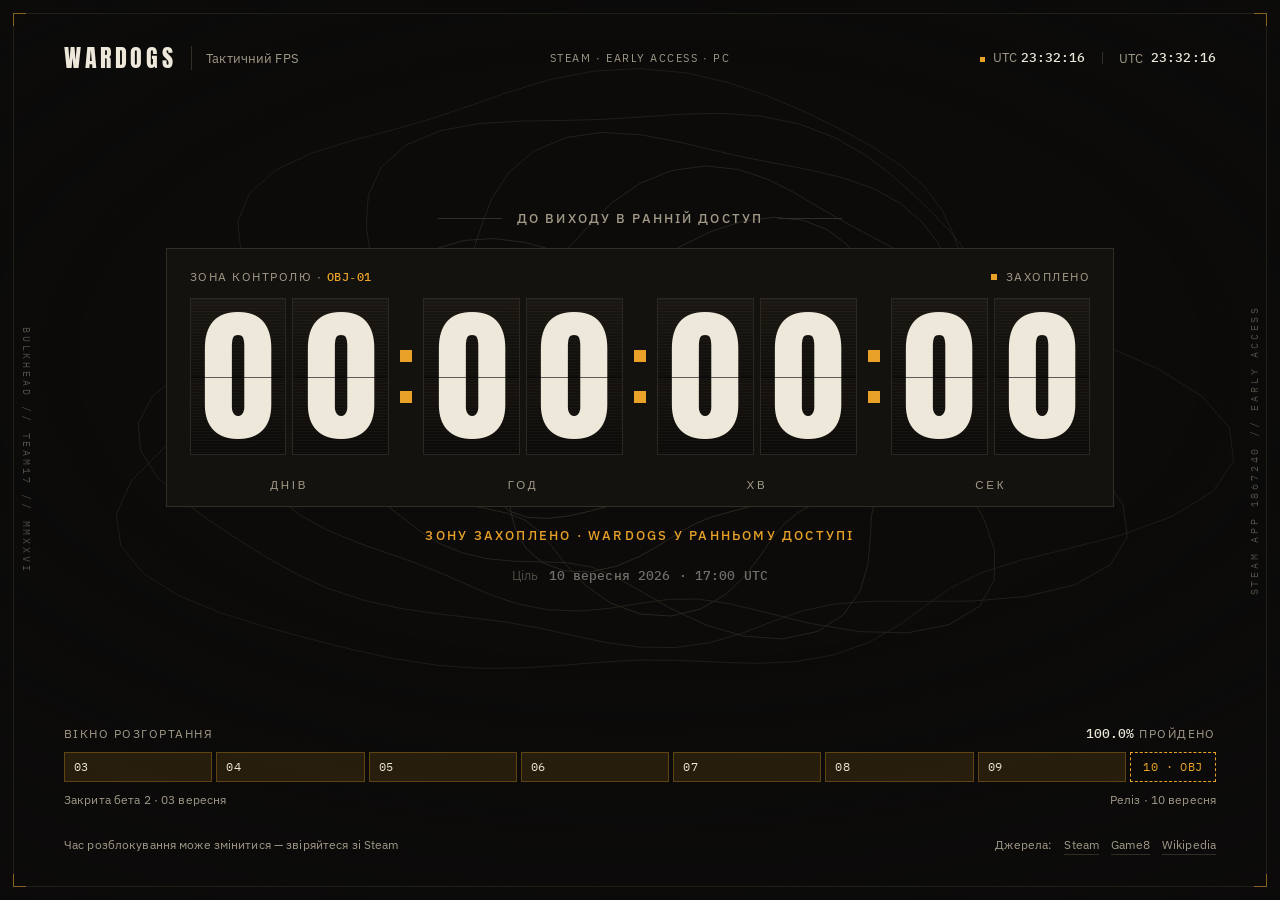
==== commit c0f3eef3: "chore: add a font diagnostic page and a build stamp Two rounds of guessing why fonts look wrong in o" ====
--- a/index.html
+++ b/index.html
@@ -5,6 +5,7 @@
 <meta name="viewport" content="width=device-width, initial-scale=1">
 <meta name="description" content="Великий таймер зворотного відліку до виходу WARDOGS у Steam Early Access — 10 вересня 2026.">
 <meta name="theme-color" content="#0C0B0A">
+<meta name="build" content="2026-09-07d">
 <link rel="icon" href="favicon.svg" type="image/svg+xml">
 <link rel="canonical" href="https://elgias.github.io/wardogs-countdown/">
 <meta property="og:type" content="website">
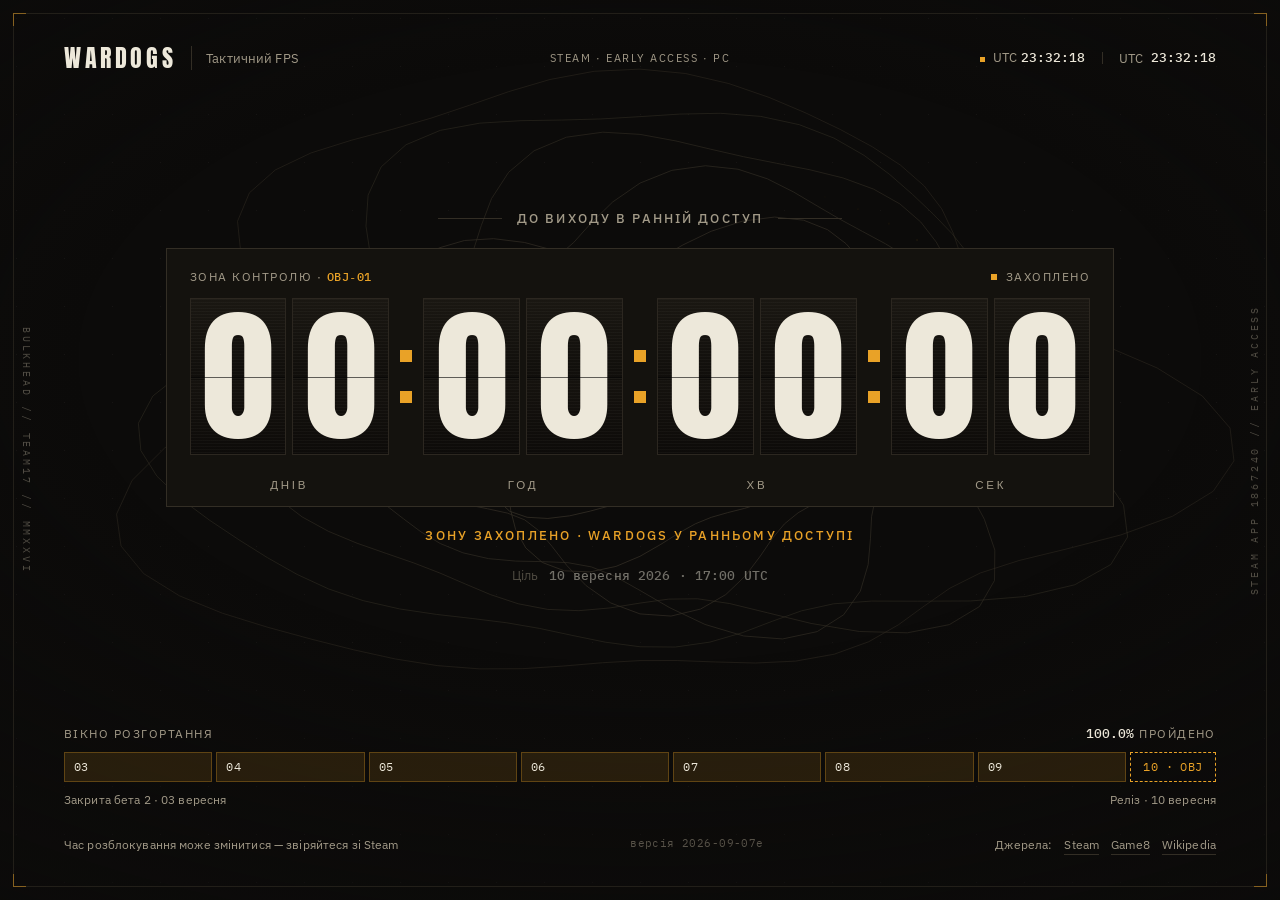
==== commit ac3c6a69: "fix: make the version check work without a scripted fetch Zen blocks fetch() to the site's own files" ====
--- a/index.html
+++ b/index.html
@@ -5,7 +5,7 @@
 <meta name="viewport" content="width=device-width, initial-scale=1">
 <meta name="description" content="Великий таймер зворотного відліку до виходу WARDOGS у Steam Early Access — 10 вересня 2026.">
 <meta name="theme-color" content="#0C0B0A">
-<meta name="build" content="2026-09-07d">
+<meta name="build" content="2026-09-07e">
 <link rel="icon" href="favicon.svg" type="image/svg+xml">
 <link rel="canonical" href="https://elgias.github.io/wardogs-countdown/">
 <meta property="og:type" content="website">
@@ -231,6 +231,10 @@
 .foot a:hover{color:var(--f1);border-color:var(--f1)}
 .foot a:focus-visible{outline:2px solid var(--f2);outline-offset:3px}
 .flag{color:var(--dust)}
+/* Printed on the page, not fetched: a privacy browser can block a scripted
+   fetch of the page's own HTML, so a stamp the reader can simply LOOK at is
+   the only version check that always works. */
+.build{font-family:var(--mono);font-size:10.5px;letter-spacing:.04em;opacity:.5}
 
 body.critical{--f1:var(--f3)}
 
@@ -304,6 +308,7 @@
 
   <footer class="foot">
     <span class="flag">Час розблокування може змінитися &mdash; звіряйтеся зі Steam</span>
+    <span class="build">версія 2026-09-07e</span>
     <span>Джерела:
       <a href="https://store.steampowered.com/app/1867240/WARDOGS/" target="_blank" rel="noopener noreferrer">Steam</a>
       <a href="https://game8.co/articles/release-dates/wardogs-release-date-and-time" target="_blank" rel="noopener noreferrer">Game8</a>
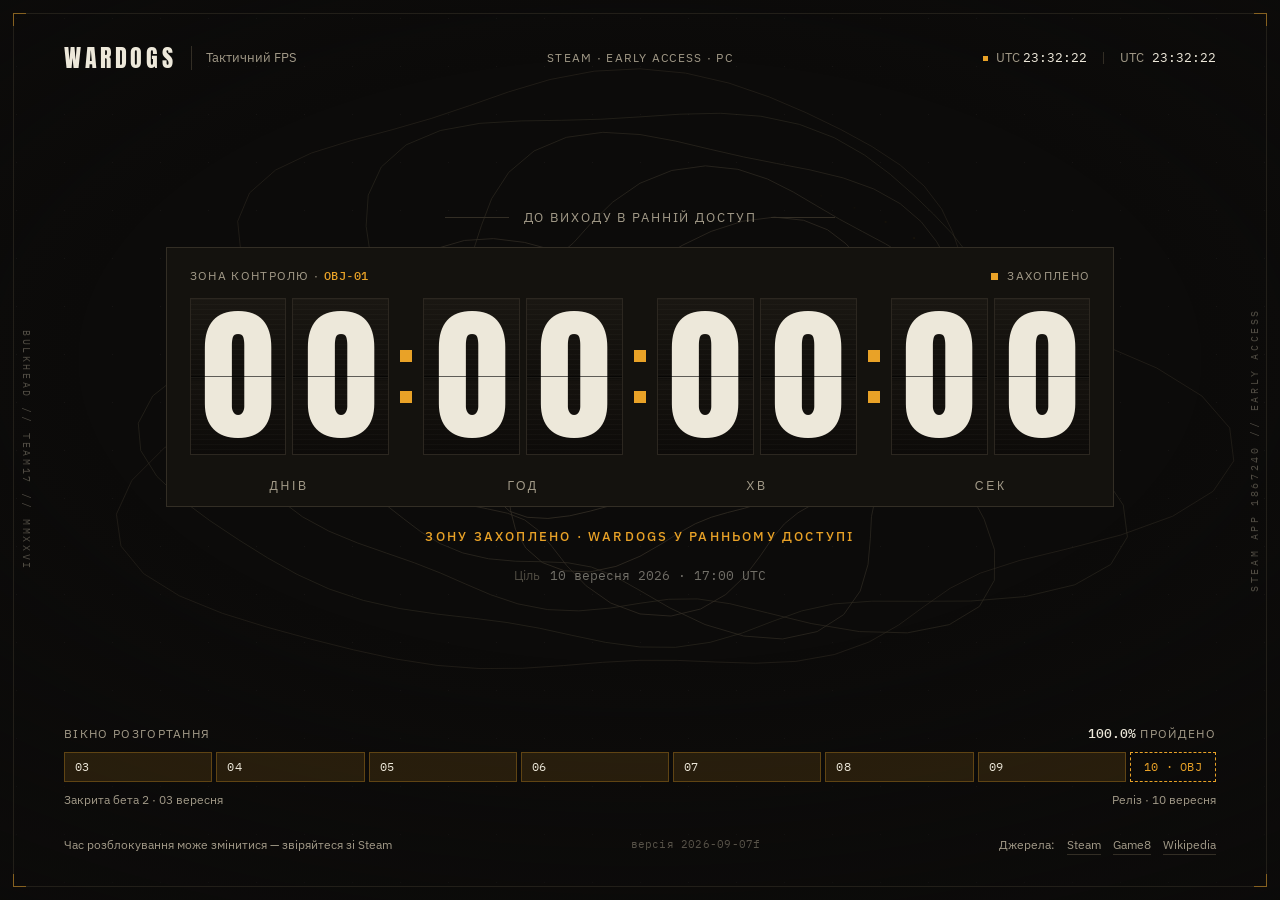
==== commit 1c18792b: "fix: chase Chrome's thin text rendering in Firefox, and scale type to the viewport Two separate caus" ====
--- a/index.html
+++ b/index.html
@@ -5,7 +5,7 @@
 <meta name="viewport" content="width=device-width, initial-scale=1">
 <meta name="description" content="Великий таймер зворотного відліку до виходу WARDOGS у Steam Early Access — 10 вересня 2026.">
 <meta name="theme-color" content="#0C0B0A">
-<meta name="build" content="2026-09-07e">
+<meta name="build" content="2026-09-07f">
 <link rel="icon" href="favicon.svg" type="image/svg+xml">
 <link rel="canonical" href="https://elgias.github.io/wardogs-countdown/">
 <meta property="og:type" content="website">
@@ -56,7 +56,8 @@
   font-size:15px;
   line-height:1.5;
   overflow-x:hidden;
-  -webkit-font-smoothing:antialiased;
+  -webkit-font-smoothing:antialiased;      /* Chrome, and Safari */
+  -moz-osx-font-smoothing:grayscale;       /* Firefox, macOS only */
 }
 
 /* ---------- terrain ---------- */
@@ -77,7 +78,7 @@
 .rail-v.l{left:13px}
 .rail-v.r{right:13px}
 .rail-v span{
-  writing-mode:vertical-rl;font-family:var(--mono);font-size:10px;letter-spacing:.28em;
+  writing-mode:vertical-rl;font-family:var(--mono);font-size:clamp(10px,.58vw,13px);letter-spacing:.26em;
   text-transform:uppercase;color:var(--dust);opacity:.45;white-space:nowrap;
 }
 .rail-v.r span{transform:rotate(180deg)}
@@ -85,6 +86,14 @@
 /* ---------- shell ---------- */
 main{
   position:relative;z-index:4;
+  /* Windows Firefox has no font-smoothing switch: -webkit- is ignored and
+     -moz-osx- is macOS only, so light text on dark renders with subpixel AA
+     and the stems bloom. Firefox falls back to GRAYSCALE antialiasing for
+     text it composites on its own layer, and a sub-1 opacity forces exactly
+     that. .999 is visually nothing and buys the thin Chrome-like rendering.
+     main holds no fixed-position children, so the new stacking context is
+     harmless -- the canvas, frame and side rails are its siblings. */
+  opacity:.999;
   min-height:100vh;
   min-height:100svh;
   display:flex;flex-direction:column;
@@ -95,18 +104,18 @@
 /* ---------- header ---------- */
 .top{
   display:grid;grid-template-columns:1fr auto 1fr;align-items:center;gap:18px;
-  font-size:12.5px;letter-spacing:.01em;color:var(--dust);
+  font-size:clamp(13px,.72vw,16.5px);letter-spacing:0;color:var(--dust);
 }
 .top .mark{
-  font-family:var(--disp);font-size:24px;letter-spacing:.15em;color:var(--bone);
+  font-family:var(--disp);font-size:clamp(24px,1.4vw,34px);letter-spacing:.15em;color:var(--bone);
   line-height:1;padding-right:15px;border-right:1px solid var(--line);
 }
 .top .lft{display:flex;align-items:center;gap:14px;flex-wrap:wrap}
-.top .mid{white-space:nowrap;font-size:11px;letter-spacing:.14em;text-transform:uppercase}
+.top .mid{white-space:nowrap;font-size:clamp(11.5px,.64vw,14.5px);letter-spacing:.11em;text-transform:uppercase}
 .top .rgt{display:flex;justify-content:flex-end;align-items:center;gap:8px;white-space:nowrap}
 .top .rgt b{
-  font-family:var(--mono);font-weight:500;font-size:13px;color:var(--bone);
-  font-variant-numeric:tabular-nums;letter-spacing:.01em;
+  font-family:var(--mono);font-weight:400;font-size:clamp(13px,.74vw,17px);color:var(--bone);
+  font-variant-numeric:tabular-nums;letter-spacing:0;
 }
 .top .rgt .div{width:1px;height:12px;background:var(--line);margin:0 8px}
 .live{display:inline-block;width:5px;height:5px;background:var(--f1);margin-right:8px;vertical-align:middle}
@@ -116,7 +125,8 @@
 /* ---------- objective board ---------- */
 .zone{flex:1;display:flex;flex-direction:column;align-items:center;justify-content:center;gap:clamp(14px,2.2vh,26px)}
 .eyebrow{
-  margin:0;font-size:12.5px;font-weight:500;letter-spacing:.17em;text-transform:uppercase;color:var(--dust);
+  margin:0;font-size:clamp(12.5px,.78vw,17px);font-weight:400;letter-spacing:.15em;
+  text-transform:uppercase;color:var(--dust);
   display:flex;align-items:center;gap:15px;
 }
 .eyebrow::before,.eyebrow::after{content:"";width:clamp(18px,5vw,64px);height:1px;background:var(--line)}
@@ -138,17 +148,19 @@
 }
 .board-strip{
   display:flex;justify-content:space-between;align-items:center;gap:16px;
-  font-size:11.5px;letter-spacing:.13em;text-transform:uppercase;color:var(--dust);
-}
-.board-strip b{font-family:var(--mono);color:var(--f1);font-weight:500;letter-spacing:.05em}
+  font-size:clamp(12px,.7vw,15.5px);letter-spacing:.11em;text-transform:uppercase;color:var(--dust);
+}
+.board-strip b{font-family:var(--mono);color:var(--f1);font-weight:500;letter-spacing:.04em}
 .board-strip .status{display:flex;align-items:center;gap:9px}
-.board-strip .status::before{content:"";width:6px;height:6px;background:var(--f1);flex:none}
+.board-strip .status::before{content:"";width:7px;height:7px;background:var(--f1);flex:none}
 
 .clock{
   display:flex;align-items:flex-start;justify-content:center;
   gap:clamp(6px,.9vw,13px);
   font-family:var(--disp);
-  font-size:clamp(2.6rem,11.4vw,9.8rem);
+  /* Cap raised well above 9.8rem: on a wide monitor the old ceiling left the
+     board occupying a third of the screen with the countdown looking small. */
+  font-size:clamp(2.6rem,11.4vw,15rem);
   line-height:1;
   max-width:100%;
 }
@@ -167,7 +179,9 @@
 }
 .card::after{ /* screen texture */
   content:"";position:absolute;inset:0;z-index:2;pointer-events:none;
-  background:repeating-linear-gradient(180deg,rgba(237,232,218,.032) 0 1px,transparent 1px 3px);
+  /* Softer and wider than before: at a 3px period this shimmered on Firefox
+     and read as the digits being slightly out of focus. */
+  background:repeating-linear-gradient(180deg,rgba(237,232,218,.022) 0 1px,transparent 1px 5px);
 }
 .g{
   position:absolute;inset:0;z-index:1;display:flex;align-items:center;justify-content:center;
@@ -176,7 +190,7 @@
 .g.enter{transform:translateY(-102%);opacity:0}
 .g.out{transform:translateY(102%);opacity:0}
 .unit{
-  font-size:clamp(10px,.9vw,12.5px);font-weight:500;letter-spacing:.24em;
+  font-size:clamp(11px,.95vw,16px);font-weight:400;letter-spacing:.22em;
   color:var(--dust);text-transform:uppercase;
 }
 
@@ -187,11 +201,11 @@
 /* ---------- target + unlock toggle ---------- */
 .aim{
   margin:0;display:flex;align-items:center;justify-content:center;gap:10px;flex-wrap:wrap;
-  font-size:13px;letter-spacing:.01em;color:var(--dust);
-}
-.aim b{font-family:var(--mono);color:var(--bone);font-weight:500;letter-spacing:.01em}
+  font-size:clamp(13px,.8vw,17.5px);letter-spacing:0;color:var(--dust);
+}
+.aim b{font-family:var(--mono);color:var(--bone);font-weight:400;letter-spacing:0}
 .aim .local{
-  font-family:var(--mono);font-size:12px;color:var(--dust);
+  font-family:var(--mono);font-size:clamp(12px,.74vw,16px);color:var(--dust);
   border-left:1px solid var(--line);padding-left:12px;
 }
 .aim .local:empty{display:none}
@@ -201,17 +215,17 @@
 body.launched .aim{opacity:.45}
 
 /* ---------- deployment window ---------- */
-.cap{display:flex;flex-direction:column;gap:9px;font-size:11.5px;letter-spacing:.13em;text-transform:uppercase;color:var(--dust)}
+.cap{display:flex;flex-direction:column;gap:9px;font-size:clamp(12px,.7vw,15.5px);letter-spacing:.11em;text-transform:uppercase;color:var(--dust)}
 .cap-head{display:flex;justify-content:space-between;gap:12px;align-items:baseline}
 .cap-head b{
-  font-family:var(--mono);font-size:12.5px;color:var(--bone);font-weight:500;
-  font-variant-numeric:tabular-nums;letter-spacing:.01em;
+  font-family:var(--mono);font-size:clamp(12.5px,.74vw,16px);color:var(--bone);font-weight:500;
+  font-variant-numeric:tabular-nums;letter-spacing:0;
 }
 .days{display:flex;gap:4px;align-items:stretch}
 .day{
-  position:relative;flex:1;height:30px;border:1px solid var(--line-soft);
-  display:flex;align-items:center;padding-left:9px;overflow:hidden;
-  font-family:var(--mono);font-size:11.5px;letter-spacing:.04em;color:var(--dust);
+  position:relative;flex:1;height:clamp(30px,2.2vw,44px);border:1px solid var(--line-soft);
+  display:flex;align-items:center;padding-left:10px;overflow:hidden;
+  font-family:var(--mono);font-size:clamp(11.5px,.7vw,15px);letter-spacing:.02em;color:var(--dust);
 }
 .day span{position:relative;z-index:2}
 .day .lvl{position:absolute;top:0;bottom:0;left:0;width:0;z-index:1;background:rgba(233,162,39,.13)}
@@ -222,11 +236,11 @@
 .day.obj{flex:0 0 clamp(52px,7vw,86px);border:1px dashed var(--f1);color:var(--f1);justify-content:center;padding:0}
 .cap-foot{
   display:flex;justify-content:space-between;gap:12px;
-  font-family:var(--sans);font-size:12px;letter-spacing:.01em;text-transform:none;
+  font-family:var(--sans);font-size:clamp(12px,.72vw,16px);letter-spacing:0;text-transform:none;
 }
 
 /* ---------- foot ---------- */
-.foot{display:flex;justify-content:space-between;gap:18px;flex-wrap:wrap;font-size:12px;letter-spacing:.01em;color:var(--dust)}
+.foot{display:flex;justify-content:space-between;gap:18px;flex-wrap:wrap;font-size:clamp(12px,.72vw,16px);letter-spacing:0;color:var(--dust)}
 .foot a{color:var(--dust);text-decoration:none;border-bottom:1px solid var(--line);padding-bottom:2px;margin-left:9px}
 .foot a:hover{color:var(--f1);border-color:var(--f1)}
 .foot a:focus-visible{outline:2px solid var(--f2);outline-offset:3px}
@@ -234,7 +248,7 @@
 /* Printed on the page, not fetched: a privacy browser can block a scripted
    fetch of the page's own HTML, so a stamp the reader can simply LOOK at is
    the only version check that always works. */
-.build{font-family:var(--mono);font-size:10.5px;letter-spacing:.04em;opacity:.5}
+.build{font-family:var(--mono);font-size:clamp(11px,.62vw,13.5px);letter-spacing:.02em;opacity:.5}
 
 body.critical{--f1:var(--f3)}
 
@@ -244,9 +258,9 @@
   .top{grid-template-columns:1fr;justify-items:center;text-align:center;gap:12px}
   .top .rgt{justify-content:center}
   .top .mark{border-right:0;padding-right:0}
-  .day{padding-left:5px;font-size:10px;letter-spacing:0}
-  .eyebrow{font-size:11.5px;letter-spacing:.12em}
-  .cap-foot,.foot{font-size:11.5px}
+  .day{padding-left:5px;font-size:10.5px;letter-spacing:0}
+  .eyebrow{font-size:12px;letter-spacing:.11em}
+  .cap-foot,.foot{font-size:12px}
   .foot{justify-content:center;text-align:center}
 }
 @media (prefers-reduced-motion: reduce){
@@ -308,7 +322,7 @@
 
   <footer class="foot">
     <span class="flag">Час розблокування може змінитися &mdash; звіряйтеся зі Steam</span>
-    <span class="build">версія 2026-09-07e</span>
+    <span class="build">версія 2026-09-07f</span>
     <span>Джерела:
       <a href="https://store.steampowered.com/app/1867240/WARDOGS/" target="_blank" rel="noopener noreferrer">Steam</a>
       <a href="https://game8.co/articles/release-dates/wardogs-release-date-and-time" target="_blank" rel="noopener noreferrer">Game8</a>
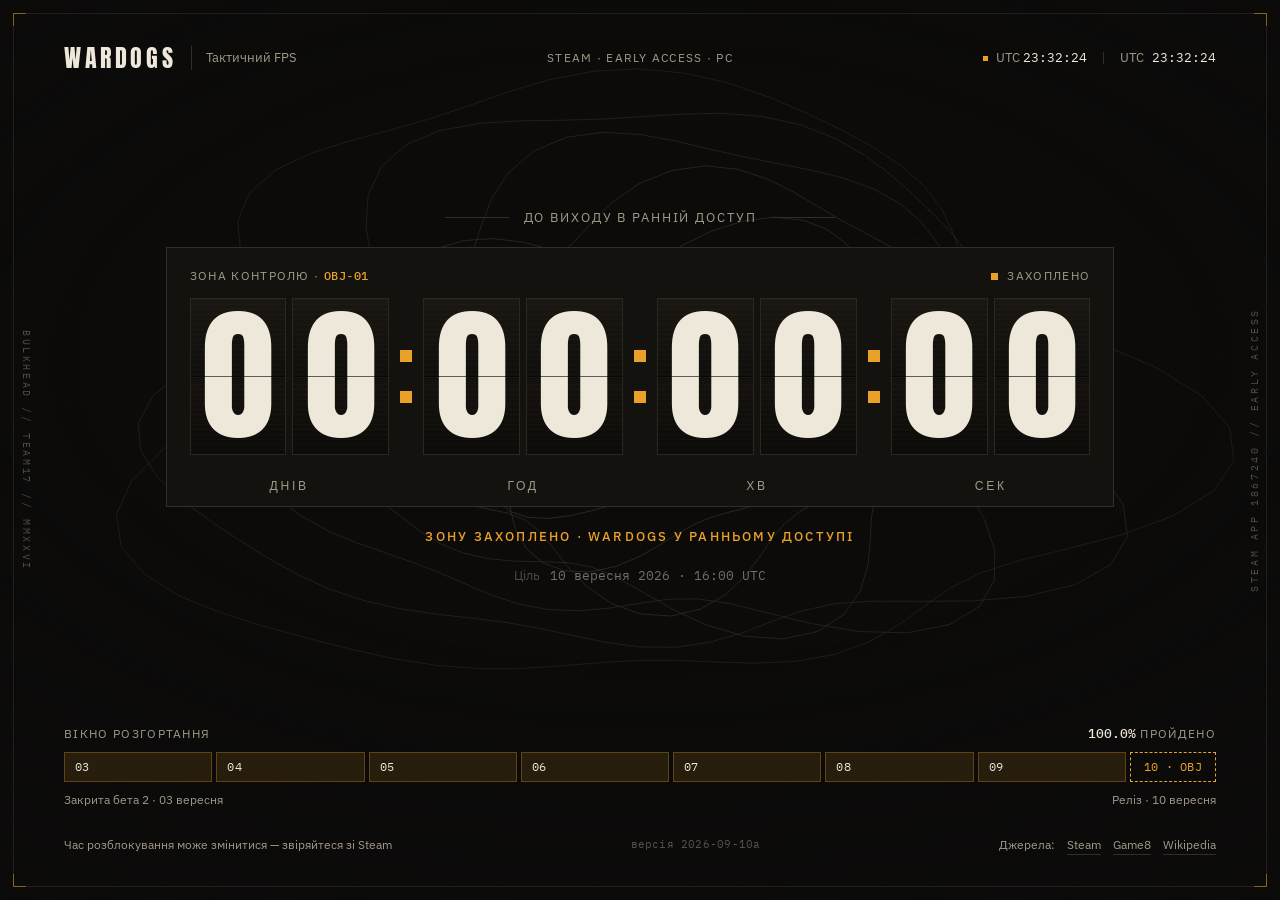
==== commit b1639928: "fix: move the release back to 16:00 UTC on both pages Game8's 16:00 UTC was right; the 17:00 UTC set" ====
--- a/index.html
+++ b/index.html
@@ -5,7 +5,7 @@
 <meta name="viewport" content="width=device-width, initial-scale=1">
 <meta name="description" content="Великий таймер зворотного відліку до виходу WARDOGS у Steam Early Access — 10 вересня 2026.">
 <meta name="theme-color" content="#0C0B0A">
-<meta name="build" content="2026-09-07f">
+<meta name="build" content="2026-09-10a">
 <link rel="icon" href="favicon.svg" type="image/svg+xml">
 <link rel="canonical" href="https://elgias.github.io/wardogs-countdown/">
 <meta property="og:type" content="website">
@@ -13,14 +13,14 @@
 <meta property="og:locale" content="uk_UA">
 <meta property="og:url" content="https://elgias.github.io/wardogs-countdown/">
 <meta property="og:title" content="Відлік до Wardogs">
-<meta property="og:description" content="Скільки лишилось до виходу WARDOGS у Steam Early Access — 10 вересня 2026, 17:00 UTC.">
+<meta property="og:description" content="Скільки лишилось до виходу WARDOGS у Steam Early Access — 10 вересня 2026, 16:00 UTC.">
 <meta property="og:image" content="https://elgias.github.io/wardogs-countdown/og.png">
 <meta property="og:image:width" content="1200">
 <meta property="og:image:height" content="630">
 <meta property="og:image:alt" content="Таймер зворотного відліку до релізу Wardogs">
 <meta name="twitter:card" content="summary_large_image">
 <meta name="twitter:title" content="Відлік до Wardogs">
-<meta name="twitter:description" content="Скільки лишилось до виходу WARDOGS у Steam Early Access — 10 вересня 2026, 17:00 UTC.">
+<meta name="twitter:description" content="Скільки лишилось до виходу WARDOGS у Steam Early Access — 10 вересня 2026, 16:00 UTC.">
 <meta name="twitter:image" content="https://elgias.github.io/wardogs-countdown/og.png">
 <title>Відлік до Wardogs</title>
 <link rel="stylesheet" href="fonts.css">
@@ -311,7 +311,7 @@
 
     <p class="launch-note">Зону захоплено &middot; Wardogs у ранньому доступі</p>
 
-    <p class="aim">Ціль <b>10 вересня 2026 &middot; 17:00 UTC</b> <span class="local" id="aimLocal"></span></p>
+    <p class="aim">Ціль <b>10 вересня 2026 &middot; 16:00 UTC</b> <span class="local" id="aimLocal"></span></p>
   </section>
 
   <section class="cap" aria-label="Вікно розгортання">
@@ -322,7 +322,7 @@
 
   <footer class="foot">
     <span class="flag">Час розблокування може змінитися &mdash; звіряйтеся зі Steam</span>
-    <span class="build">версія 2026-09-07f</span>
+    <span class="build">версія 2026-09-10a</span>
     <span>Джерела:
       <a href="https://store.steampowered.com/app/1867240/WARDOGS/" target="_blank" rel="noopener noreferrer">Steam</a>
       <a href="https://game8.co/articles/release-dates/wardogs-release-date-and-time" target="_blank" rel="noopener noreferrer">Game8</a>
@@ -336,8 +336,8 @@
   "use strict";
   var REDUCED = window.matchMedia("(prefers-reduced-motion: reduce)").matches;
 
-  /* Release: 10 September 2026, 17:00 UTC. Month is 0-based, so 8 = September. */
-  var TARGET = Date.UTC(2026, 8, 10, 17, 0, 0);
+  /* Release: 10 September 2026, 16:00 UTC. Month is 0-based, so 8 = September. */
+  var TARGET = Date.UTC(2026, 8, 10, 16, 0, 0);
   var WINDOW_START = Date.UTC(2026, 8, 3, 0, 0, 0);
   var DAY = 86400000;
 
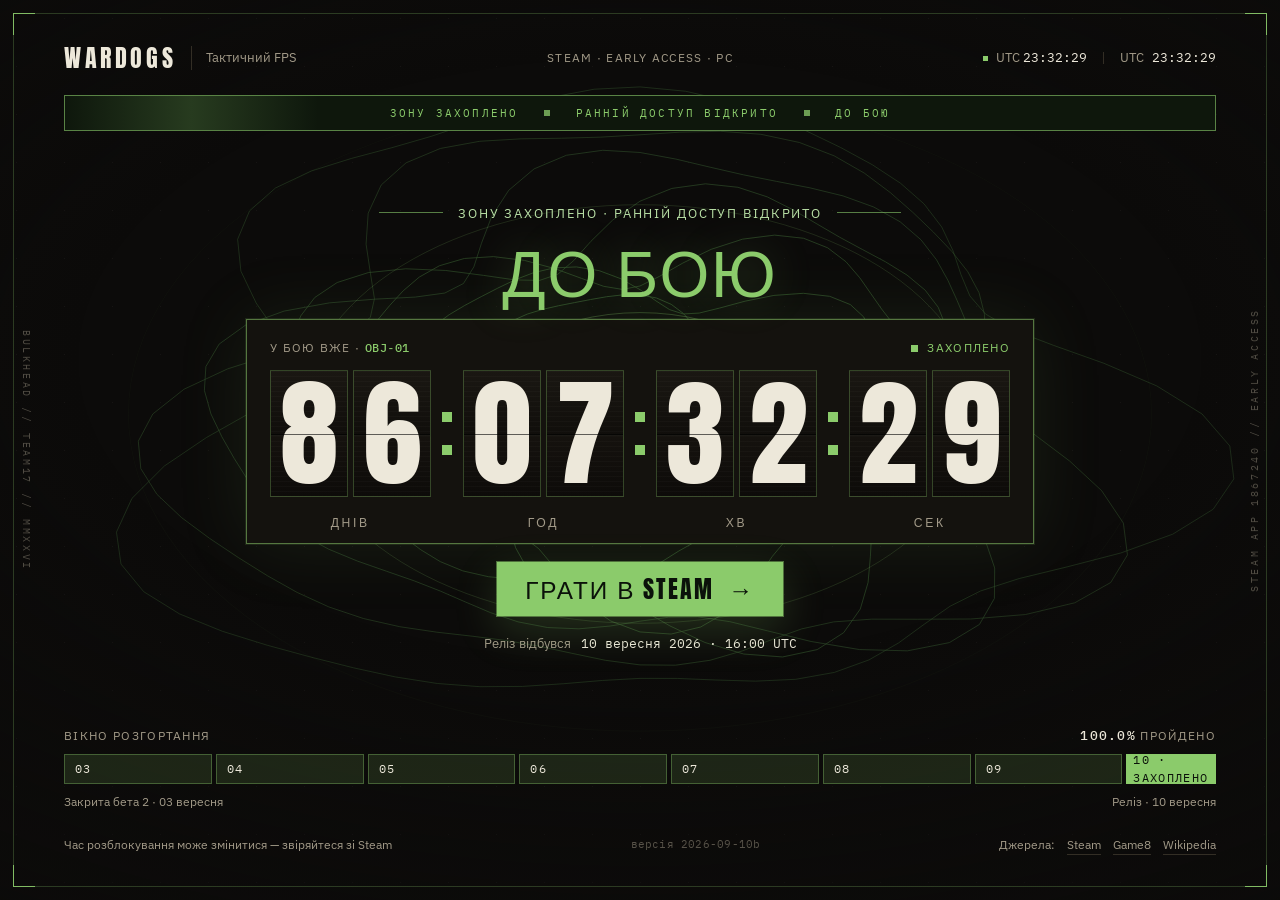
==== commit df56c9a8: "feat: add the H-hour and battle states to the page and the embed In the last hour before release the" ====
--- a/index.html
+++ b/index.html
@@ -5,7 +5,7 @@
 <meta name="viewport" content="width=device-width, initial-scale=1">
 <meta name="description" content="Великий таймер зворотного відліку до виходу WARDOGS у Steam Early Access — 10 вересня 2026.">
 <meta name="theme-color" content="#0C0B0A">
-<meta name="build" content="2026-09-10a">
+<meta name="build" content="2026-09-10b">
 <link rel="icon" href="favicon.svg" type="image/svg+xml">
 <link rel="canonical" href="https://elgias.github.io/wardogs-countdown/">
 <meta property="og:type" content="website">
@@ -40,40 +40,39 @@
   --f1:#E9A227;
   --f2:#6FA3B0;
   --f3:#B8503C;
-  /* Impact before Arial Narrow: if a browser blocks webfonts outright, Impact is
-     the closest heavy-condensed face already on Windows and macOS, so the board
-     still reads as a board. Arial Narrow is too light to stand in for Anton. */
+  /* the two new states */
+  --alert:#D9573B;
+  --go:#8BCB6B;
+  --go-ink:#0B120A;
   --disp:"Anton",Impact,Haettenschweiler,"Franklin Gothic Bold","Arial Narrow",sans-serif;
   --mono:"IBM Plex Mono",ui-monospace,Consolas,"Courier New",monospace;
   --sans:"IBM Plex Sans","Segoe UI",system-ui,-apple-system,sans-serif;
 }
 *{box-sizing:border-box}
 body{
-  margin:0;
-  background:var(--ground);
-  color:var(--bone);
-  font-family:var(--sans);
-  font-size:15px;
-  line-height:1.5;
-  overflow-x:hidden;
-  -webkit-font-smoothing:antialiased;      /* Chrome, and Safari */
-  -moz-osx-font-smoothing:grayscale;       /* Firefox, macOS only */
-}
-
-/* ---------- terrain ---------- */
+  margin:0;background:var(--ground);color:var(--bone);
+  font-family:var(--sans);font-size:15px;line-height:1.5;overflow-x:hidden;
+  -webkit-font-smoothing:antialiased;-moz-osx-font-smoothing:grayscale;
+}
+body.s-hour{--f1:var(--alert)}
+body.s-live{--f1:var(--go)}
+
 #bg{position:fixed;inset:0;width:100%;height:100%;z-index:0;pointer-events:none}
 .vignette{
   position:fixed;inset:0;z-index:1;pointer-events:none;
   background:radial-gradient(115% 88% at 50% 40%, rgba(12,11,10,0) 38%, rgba(12,11,10,.88) 100%);
 }
-.hud{position:fixed;inset:13px;z-index:2;pointer-events:none;border:1px solid var(--line-soft)}
+.hud{position:fixed;inset:13px;z-index:2;pointer-events:none;border:1px solid var(--line-soft);transition:border-color .6s ease}
 .hud i{position:absolute;width:13px;height:13px;border:1px solid var(--f1);opacity:.5}
 .hud i:nth-child(1){top:-1px;left:-1px;border-right:0;border-bottom:0}
 .hud i:nth-child(2){top:-1px;right:-1px;border-left:0;border-bottom:0}
 .hud i:nth-child(3){bottom:-1px;left:-1px;border-right:0;border-top:0}
 .hud i:nth-child(4){bottom:-1px;right:-1px;border-left:0;border-top:0}
-
-/* ---------- stencilled side rails ---------- */
+body.s-hour .hud{border-color:rgba(217,87,59,.28)}
+body.s-hour .hud i{opacity:.9;width:22px;height:22px}
+body.s-live .hud{border-color:rgba(139,203,107,.25)}
+body.s-live .hud i{opacity:.9;width:22px;height:22px}
+
 .rail-v{position:fixed;top:0;bottom:0;width:26px;display:flex;align-items:center;justify-content:center;z-index:3;pointer-events:none}
 .rail-v.l{left:13px}
 .rail-v.r{right:13px}
@@ -83,28 +82,22 @@
 }
 .rail-v.r span{transform:rotate(180deg)}
 
-/* ---------- shell ---------- */
+.flash{position:fixed;inset:0;z-index:60;pointer-events:none;opacity:0}
+body.enter.s-hour .flash{background:radial-gradient(circle at 50% 42%,rgba(217,87,59,.34),rgba(217,87,59,0) 62%);animation:flash 1.1s ease-out both}
+body.enter.s-live .flash{background:radial-gradient(circle at 50% 42%,rgba(139,203,107,.36),rgba(139,203,107,0) 62%);animation:flash 1.3s ease-out both}
+
 main{
-  position:relative;z-index:4;
-  /* Windows Firefox has no font-smoothing switch: -webkit- is ignored and
-     -moz-osx- is macOS only, so light text on dark renders with subpixel AA
-     and the stems bloom. Firefox falls back to GRAYSCALE antialiasing for
-     text it composites on its own layer, and a sub-1 opacity forces exactly
-     that. .999 is visually nothing and buys the thin Chrome-like rendering.
-     main holds no fixed-position children, so the new stacking context is
-     harmless -- the canvas, frame and side rails are its siblings. */
-  opacity:.999;
-  min-height:100vh;
-  min-height:100svh;
+  position:relative;z-index:4;opacity:.999;
+  min-height:100vh;min-height:100svh;
   display:flex;flex-direction:column;
-  gap:clamp(20px,3vh,40px);
+  gap:clamp(18px,2.8vh,38px);
   padding:clamp(28px,3.6vw,50px) clamp(50px,5vw,86px);
 }
 
 /* ---------- header ---------- */
 .top{
   display:grid;grid-template-columns:1fr auto 1fr;align-items:center;gap:18px;
-  font-size:clamp(13px,.72vw,16.5px);letter-spacing:0;color:var(--dust);
+  font-size:clamp(13px,.72vw,16.5px);color:var(--dust);
 }
 .top .mark{
   font-family:var(--disp);font-size:clamp(24px,1.4vw,34px);letter-spacing:.15em;color:var(--bone);
@@ -113,39 +106,67 @@
 .top .lft{display:flex;align-items:center;gap:14px;flex-wrap:wrap}
 .top .mid{white-space:nowrap;font-size:clamp(11.5px,.64vw,14.5px);letter-spacing:.11em;text-transform:uppercase}
 .top .rgt{display:flex;justify-content:flex-end;align-items:center;gap:8px;white-space:nowrap}
-.top .rgt b{
-  font-family:var(--mono);font-weight:400;font-size:clamp(13px,.74vw,17px);color:var(--bone);
-  font-variant-numeric:tabular-nums;letter-spacing:0;
-}
+.top .rgt b{font-family:var(--mono);font-weight:400;font-size:clamp(13px,.74vw,17px);color:var(--bone);font-variant-numeric:tabular-nums}
 .top .rgt .div{width:1px;height:12px;background:var(--line);margin:0 8px}
 .live{display:inline-block;width:5px;height:5px;background:var(--f1);margin-right:8px;vertical-align:middle}
-body.beat .live{animation:beat 1s ease-out}
-@keyframes beat{0%{opacity:1;box-shadow:0 0 0 0 rgba(233,162,39,.45)}100%{opacity:.35;box-shadow:0 0 0 8px rgba(233,162,39,0)}}
+
+/* ---------- tapes: the loudest signal that the page changed state ---------- */
+.tape{display:none;position:relative;height:36px;overflow:hidden;border:1px solid var(--line)}
+.tape-in{
+  position:absolute;inset:0;display:flex;align-items:center;justify-content:center;
+  gap:clamp(10px,2vw,34px);white-space:nowrap;
+  font-family:var(--mono);font-size:clamp(11px,.74vw,14.5px);letter-spacing:.2em;text-transform:uppercase;
+}
+/* Hazard tape — real warning-tape geometry, drifting sideways like it is being unrolled. */
+body.s-hour .tape-hour{
+  display:block;border-color:rgba(217,87,59,.7);
+  background-image:linear-gradient(-45deg,var(--alert) 25%,#1C0F0A 25%,#1C0F0A 50%,var(--alert) 50%,var(--alert) 75%,#1C0F0A 75%);
+  background-size:34px 34px;animation:tape 1.4s linear infinite;
+}
+.tape-hour .tape-in span{background:#140B08;color:#F4C1B2;padding:3px 12px;border:1px solid rgba(217,87,59,.45)}
+.tape-hour .tape-in span b{color:var(--alert);font-weight:500}
+body.s-live .tape-live{display:block;background:#0E170C;border-color:rgba(139,203,107,.6);color:var(--go)}
+.tape-live .tape-in span{display:flex;align-items:center;gap:clamp(10px,2vw,34px)}
+.tape-live .tape-in span + span::before{content:"";width:6px;height:6px;background:currentColor;opacity:.75}
+.tape-live::after{
+  content:"";position:absolute;top:0;bottom:0;left:0;width:22%;
+  background:linear-gradient(90deg,rgba(139,203,107,0),rgba(139,203,107,.2),rgba(139,203,107,0));
+  animation:sweep 3.2s ease-in-out infinite;
+}
+body.enter.s-hour .tape-hour{animation:drop .55s cubic-bezier(.2,.9,.3,1) both,tape 1.4s linear infinite}
+body.enter.s-live .tape-live{animation:drop .55s cubic-bezier(.2,.9,.3,1) both}
 
 /* ---------- objective board ---------- */
-.zone{flex:1;display:flex;flex-direction:column;align-items:center;justify-content:center;gap:clamp(14px,2.2vh,26px)}
+.zone{flex:1;display:flex;flex-direction:column;align-items:center;justify-content:center;gap:clamp(12px,2vh,24px)}
 .eyebrow{
-  margin:0;font-size:clamp(12.5px,.78vw,17px);font-weight:400;letter-spacing:.15em;
-  text-transform:uppercase;color:var(--dust);
-  display:flex;align-items:center;gap:15px;
+  margin:0;font-size:clamp(12.5px,.78vw,17px);letter-spacing:.15em;
+  text-transform:uppercase;color:var(--dust);display:flex;align-items:center;gap:15px;text-align:center;
 }
 .eyebrow::before,.eyebrow::after{content:"";width:clamp(18px,5vw,64px);height:1px;background:var(--line)}
+body.s-hour .eyebrow{color:#E9A193}
+body.s-hour .eyebrow::before,body.s-hour .eyebrow::after{background:rgba(217,87,59,.6)}
+body.s-live .eyebrow{color:#B9E0A6}
+body.s-live .eyebrow::before,body.s-live .eyebrow::after{background:rgba(139,203,107,.6)}
+
+.call{
+  display:none;margin:0;font-family:var(--disp);text-transform:uppercase;text-align:center;
+  line-height:.95;letter-spacing:.03em;font-size:clamp(2.2rem,5vw,6rem);text-wrap:balance;
+}
+body.s-hour .call{display:block;color:var(--alert)}
+body.s-live .call{display:block;color:var(--go);text-shadow:0 0 42px rgba(139,203,107,.3)}
+body.enter .call{animation:stamp .9s cubic-bezier(.2,.9,.25,1) both}
 
 .board{
   border:1px solid var(--line);background:var(--plate);
   padding:clamp(12px,1.5vw,20px) clamp(14px,1.8vw,24px) clamp(10px,1.2vw,16px);
-  display:flex;flex-direction:column;gap:clamp(10px,1.4vh,16px);
-  max-width:100%;
-  transition:border-color .25s ease;
+  display:flex;flex-direction:column;gap:clamp(10px,1.4vh,16px);max-width:100%;
+  transition:border-color .5s ease,box-shadow .5s ease;
 }
 body.impact .board{animation:impact .3s steps(4,end);border-color:var(--f1)}
-@keyframes impact{
-  0%{transform:translate3d(0,0,0)}
-  25%{transform:translate3d(-2px,1px,0)}
-  50%{transform:translate3d(2px,-1px,0)}
-  75%{transform:translate3d(-1px,0,0)}
-  100%{transform:translate3d(0,0,0)}
-}
+body.s-hour .board{animation:alert 2.2s ease-in-out infinite}
+body.s-hour.impact .board{animation:impact .3s steps(4,end),alert 2.2s ease-in-out infinite}
+body.s-live .board{border-color:rgba(139,203,107,.55);box-shadow:0 0 0 1px rgba(139,203,107,.12),0 0 70px rgba(139,203,107,.1)}
+
 .board-strip{
   display:flex;justify-content:space-between;align-items:center;gap:16px;
   font-size:clamp(12px,.7vw,15.5px);letter-spacing:.11em;text-transform:uppercase;color:var(--dust);
@@ -153,17 +174,15 @@
 .board-strip b{font-family:var(--mono);color:var(--f1);font-weight:500;letter-spacing:.04em}
 .board-strip .status{display:flex;align-items:center;gap:9px}
 .board-strip .status::before{content:"";width:7px;height:7px;background:var(--f1);flex:none}
+body.s-hour .board-strip .status{color:var(--alert)}
+body.s-hour .board-strip .status::before{animation:blink 1s steps(2,end) infinite}
+body.s-live .board-strip .status{color:var(--go)}
 
 .clock{
-  display:flex;align-items:flex-start;justify-content:center;
-  gap:clamp(6px,.9vw,13px);
-  font-family:var(--disp);
-  /* Cap raised well above 9.8rem: on a wide monitor the old ceiling left the
-     board occupying a third of the screen with the countdown looking small. */
-  font-size:clamp(2.6rem,11.4vw,15rem);
-  line-height:1;
-  max-width:100%;
-}
+  display:flex;align-items:flex-start;justify-content:center;gap:clamp(6px,.9vw,13px);
+  font-family:var(--disp);font-size:clamp(2.6rem,11.4vw,15rem);line-height:1;max-width:100%;
+}
+body.s-hour .clock,body.s-live .clock{font-size:clamp(2.4rem,9.2vw,12rem)}
 .grp{display:flex;flex-direction:column;align-items:center;gap:.16em}
 .digits{display:flex;gap:.045em}
 .card{
@@ -172,60 +191,76 @@
   background:linear-gradient(180deg,var(--plate-hi) 0%,#100E0B 52%,#15120E 53%,#0D0B09 100%);
   transition:border-color .35s ease,box-shadow .35s ease;
 }
-.card.hit{border-color:var(--f1);box-shadow:0 0 0 1px rgba(233,162,39,.28) inset;transition:none}
-.card::before{ /* split-flap hinge */
+.card.hit{border-color:var(--f1);transition:none}
+.card::before{
   content:"";position:absolute;left:0;right:0;top:50%;height:1px;z-index:3;
   background:rgba(0,0,0,.6);box-shadow:0 1px 0 rgba(237,232,218,.05);
 }
-.card::after{ /* screen texture */
+.card::after{
   content:"";position:absolute;inset:0;z-index:2;pointer-events:none;
-  /* Softer and wider than before: at a 3px period this shimmered on Firefox
-     and read as the digits being slightly out of focus. */
   background:repeating-linear-gradient(180deg,rgba(237,232,218,.022) 0 1px,transparent 1px 5px);
 }
+body.s-hour #mm .card,body.s-hour #ss .card{border-color:rgba(217,87,59,.45)}
+body.s-live .card{border-color:rgba(139,203,107,.3)}
 .g{
   position:absolute;inset:0;z-index:1;display:flex;align-items:center;justify-content:center;
   transition:transform .4s cubic-bezier(.22,.9,.3,1),opacity .4s ease;
 }
 .g.enter{transform:translateY(-102%);opacity:0}
 .g.out{transform:translateY(102%);opacity:0}
-.unit{
-  font-size:clamp(11px,.95vw,16px);font-weight:400;letter-spacing:.22em;
-  color:var(--dust);text-transform:uppercase;
-}
-
+.unit{font-size:clamp(11px,.95vw,16px);letter-spacing:.22em;color:var(--dust);text-transform:uppercase}
 .sep{display:flex;flex-direction:column;justify-content:center;gap:.2em;height:1.08em;font-size:inherit}
 .sep i{width:.08em;height:.08em;background:var(--f1);opacity:.35;transition:opacity .4s ease}
 body.beat .sep i{opacity:1}
 
-/* ---------- target + unlock toggle ---------- */
+/* ---------- hour: readiness check ---------- */
+.prep{display:none;flex-wrap:wrap;justify-content:center;align-items:center;gap:8px}
+body.s-hour .prep{display:flex}
+.prep-h{font-size:clamp(11.5px,.7vw,14px);letter-spacing:.12em;text-transform:uppercase;color:var(--dust);margin-right:4px}
+.prep button{
+  display:flex;align-items:center;gap:9px;font:inherit;font-size:clamp(12.5px,.8vw,15.5px);color:var(--bone);
+  background:rgba(217,87,59,.07);border:1px solid rgba(217,87,59,.38);padding:7px 12px;cursor:pointer;
+  transition:background .2s ease,color .2s ease;
+}
+.prep button:hover{background:rgba(217,87,59,.16)}
+.prep button:focus-visible{outline:2px solid var(--bone);outline-offset:2px}
+.prep button::before{content:"";width:11px;height:11px;border:1px solid var(--alert);flex:none}
+.prep button[aria-pressed="true"]{color:var(--dust);text-decoration:line-through;text-decoration-color:rgba(217,87,59,.75)}
+.prep button[aria-pressed="true"]::before{background:var(--alert);box-shadow:inset 0 0 0 2px #1A0E0A}
+.prep .ready{font-family:var(--mono);font-size:clamp(12px,.74vw,14.5px);color:var(--alert);margin-left:4px;min-width:3.5em}
+
+/* ---------- live: the call to action ---------- */
+.cta{
+  display:none;align-items:center;gap:.6em;text-decoration:none;
+  font-family:var(--disp);text-transform:uppercase;letter-spacing:.08em;
+  font-size:clamp(1.25rem,1.9vw,2.2rem);line-height:1;color:var(--go-ink);background:var(--go);
+  padding:.6em 1.15em;box-shadow:0 0 0 1px rgba(139,203,107,.5),0 14px 44px rgba(139,203,107,.2);
+  transition:transform .15s ease,background .15s ease;
+}
+body.s-live .cta{display:inline-flex}
+body.enter.s-live .cta{animation:rise .7s .35s cubic-bezier(.2,.9,.3,1) both}
+.cta:hover{background:#A6DD89;transform:translateY(-1px)}
+.cta .arr{transition:transform .15s ease}
+.cta:hover .arr{transform:translateX(5px)}
+.cta:focus-visible{outline:2px solid var(--bone);outline-offset:4px}
+
 .aim{
   margin:0;display:flex;align-items:center;justify-content:center;gap:10px;flex-wrap:wrap;
-  font-size:clamp(13px,.8vw,17.5px);letter-spacing:0;color:var(--dust);
-}
-.aim b{font-family:var(--mono);color:var(--bone);font-weight:400;letter-spacing:0}
-.aim .local{
-  font-family:var(--mono);font-size:clamp(12px,.74vw,16px);color:var(--dust);
-  border-left:1px solid var(--line);padding-left:12px;
-}
+  font-size:clamp(13px,.8vw,17.5px);color:var(--dust);
+}
+.aim b{font-family:var(--mono);color:var(--bone);font-weight:400}
+.aim .local{font-family:var(--mono);font-size:clamp(12px,.74vw,16px);border-left:1px solid var(--line);padding-left:12px}
 .aim .local:empty{display:none}
-
-.launch-note{display:none;margin:0;font-size:13px;font-weight:500;letter-spacing:.17em;text-transform:uppercase;color:var(--f1)}
-body.launched .launch-note{display:block}
-body.launched .aim{opacity:.45}
 
 /* ---------- deployment window ---------- */
 .cap{display:flex;flex-direction:column;gap:9px;font-size:clamp(12px,.7vw,15.5px);letter-spacing:.11em;text-transform:uppercase;color:var(--dust)}
 .cap-head{display:flex;justify-content:space-between;gap:12px;align-items:baseline}
-.cap-head b{
-  font-family:var(--mono);font-size:clamp(12.5px,.74vw,16px);color:var(--bone);font-weight:500;
-  font-variant-numeric:tabular-nums;letter-spacing:0;
-}
+.cap-head b{font-family:var(--mono);font-size:clamp(12.5px,.74vw,16px);color:var(--bone);font-weight:500;font-variant-numeric:tabular-nums}
 .days{display:flex;gap:4px;align-items:stretch}
 .day{
   position:relative;flex:1;height:clamp(30px,2.2vw,44px);border:1px solid var(--line-soft);
   display:flex;align-items:center;padding-left:10px;overflow:hidden;
-  font-family:var(--mono);font-size:clamp(11.5px,.7vw,15px);letter-spacing:.02em;color:var(--dust);
+  font-family:var(--mono);font-size:clamp(11.5px,.7vw,15px);color:var(--dust);
 }
 .day span{position:relative;z-index:2}
 .day .lvl{position:absolute;top:0;bottom:0;left:0;width:0;z-index:1;background:rgba(233,162,39,.13)}
@@ -233,40 +268,55 @@
 .day.done .lvl{width:100%}
 .day.now{border-color:var(--f1);color:var(--bone)}
 .day.now .lvl{border-right:2px solid var(--f1)}
-.day.obj{flex:0 0 clamp(52px,7vw,86px);border:1px dashed var(--f1);color:var(--f1);justify-content:center;padding:0}
-.cap-foot{
-  display:flex;justify-content:space-between;gap:12px;
-  font-family:var(--sans);font-size:clamp(12px,.72vw,16px);letter-spacing:0;text-transform:none;
-}
-
-/* ---------- foot ---------- */
-.foot{display:flex;justify-content:space-between;gap:18px;flex-wrap:wrap;font-size:clamp(12px,.72vw,16px);letter-spacing:0;color:var(--dust)}
+.day.obj{flex:0 0 clamp(52px,7vw,120px);border:1px dashed var(--f1);color:var(--f1);justify-content:center;padding:0 6px}
+body.s-hour .day .lvl{background:rgba(217,87,59,.14)}
+body.s-hour .day.done{border-color:rgba(217,87,59,.42)}
+body.s-hour .day.obj{animation:objpulse 1.2s steps(2,end) infinite}
+body.s-live .day .lvl{background:rgba(139,203,107,.14)}
+body.s-live .day.done{border-color:rgba(139,203,107,.45)}
+body.s-live .day.obj{border:1px solid var(--go);background:var(--go);color:var(--go-ink)}
+.cap-foot{display:flex;justify-content:space-between;gap:12px;font-family:var(--sans);font-size:clamp(12px,.72vw,16px);text-transform:none;letter-spacing:0}
+
+.foot{display:flex;justify-content:space-between;gap:18px;flex-wrap:wrap;font-size:clamp(12px,.72vw,16px);color:var(--dust)}
 .foot a{color:var(--dust);text-decoration:none;border-bottom:1px solid var(--line);padding-bottom:2px;margin-left:9px}
 .foot a:hover{color:var(--f1);border-color:var(--f1)}
 .foot a:focus-visible{outline:2px solid var(--f2);outline-offset:3px}
-.flag{color:var(--dust)}
 /* Printed on the page, not fetched: a privacy browser can block a scripted
    fetch of the page's own HTML, so a stamp the reader can simply LOOK at is
    the only version check that always works. */
 .build{font-family:var(--mono);font-size:clamp(11px,.62vw,13.5px);letter-spacing:.02em;opacity:.5}
 
-body.critical{--f1:var(--f3)}
+
+@keyframes tape{to{background-position:34px 0}}
+@keyframes sweep{0%{transform:translateX(-120%)}100%{transform:translateX(560%)}}
+@keyframes stamp{0%{transform:scale(1.45);opacity:0;filter:blur(8px)}55%{transform:scale(.97);opacity:1;filter:blur(0)}100%{transform:scale(1);opacity:1}}
+@keyframes drop{0%{transform:translateY(-140%);opacity:0}100%{transform:translateY(0);opacity:1}}
+@keyframes rise{0%{transform:translateY(14px);opacity:0}100%{transform:translateY(0);opacity:1}}
+@keyframes flash{0%{opacity:1}100%{opacity:0}}
+@keyframes alert{
+  0%,100%{border-color:var(--line);box-shadow:0 0 0 0 rgba(217,87,59,0)}
+  50%{border-color:var(--alert);box-shadow:0 0 0 1px rgba(217,87,59,.5),0 0 52px rgba(217,87,59,.15)}
+}
+@keyframes blink{50%{opacity:.15}}
+@keyframes objpulse{50%{border-color:transparent}}
+@keyframes impact{
+  0%{transform:translate3d(0,0,0)}25%{transform:translate3d(-2px,1px,0)}
+  50%{transform:translate3d(2px,-1px,0)}75%{transform:translate3d(-1px,0,0)}100%{transform:translate3d(0,0,0)}
+}
 
 @media (max-width:820px){
   .rail-v{display:none}
-  main{padding:26px 22px;gap:22px}
-  .top{grid-template-columns:1fr;justify-items:center;text-align:center;gap:12px}
+  main{padding:26px 22px;gap:18px}
+  .top{grid-template-columns:1fr;justify-items:center;text-align:center;gap:10px}
   .top .rgt{justify-content:center}
   .top .mark{border-right:0;padding-right:0}
-  .day{padding-left:5px;font-size:10.5px;letter-spacing:0}
-  .eyebrow{font-size:12px;letter-spacing:.11em}
-  .cap-foot,.foot{font-size:12px}
+  .tape-in span:nth-child(3){display:none}
+  .day{padding-left:5px;font-size:10.5px}
   .foot{justify-content:center;text-align:center}
 }
 @media (prefers-reduced-motion: reduce){
   .g{transition:none}
-  body.beat .live{animation:none}
-  body.impact .board{animation:none}
+  body *,body .flash{animation:none !important}
 }
 </style>
 </head>
@@ -277,6 +327,7 @@
 <div class="hud" aria-hidden="true"><i></i><i></i><i></i><i></i></div>
 <div class="rail-v l" aria-hidden="true"><span>Bulkhead // Team17 // MMXXVI</span></div>
 <div class="rail-v r" aria-hidden="true"><span>Steam app 1867240 // early access</span></div>
+<div class="flash" aria-hidden="true"></div>
 
 <main>
   <header class="top">
@@ -289,16 +340,31 @@
     </div>
   </header>
 
+  <div class="tape tape-hour" aria-hidden="true">
+    <div class="tape-in">
+      <span><b>Година Х</b></span>
+      <span>До релізу менше години</span>
+      <span>Готуйтеся до бою</span>
+    </div>
+  </div>
+  <div class="tape tape-live" aria-hidden="true">
+    <div class="tape-in">
+      <span>Зону захоплено</span>
+      <span>Ранній доступ відкрито</span>
+      <span>До бою</span>
+    </div>
+  </div>
+
   <section class="zone">
-    <p class="eyebrow">До виходу в ранній доступ</p>
+    <p class="eyebrow" id="eyebrow">До виходу в ранній доступ</p>
+    <p class="call" id="call" aria-live="polite"></p>
 
     <div class="board" id="board">
       <div class="board-strip">
-        <span>Зона контролю &middot; <b>OBJ&#8209;01</b></span>
-        <span class="status" id="capNote">Утримується</span>
+        <span><span id="stripLead">Зона контролю</span> &middot; <b>OBJ&#8209;01</b></span>
+        <span class="status" id="status">Утримується</span>
       </div>
-
-      <div class="clock" id="clock" role="timer">
+      <div class="clock" role="timer">
         <div class="grp"><div class="digits" id="dd"></div><span class="unit">днів</span></div>
         <span class="sep"><i></i><i></i></span>
         <div class="grp"><div class="digits" id="hh"></div><span class="unit">год</span></div>
@@ -309,9 +375,17 @@
       </div>
     </div>
 
-    <p class="launch-note">Зону захоплено &middot; Wardogs у ранньому доступі</p>
-
-    <p class="aim">Ціль <b>10 вересня 2026 &middot; 16:00 UTC</b> <span class="local" id="aimLocal"></span></p>
+    <div class="prep" id="prep">
+      <span class="prep-h">Перевірка готовності</span>
+      <button type="button" data-k="steam" aria-pressed="false">Оновити Steam</button>
+      <button type="button" data-k="drivers" aria-pressed="false">Оновити драйвери</button>
+      <button type="button" data-k="squad" aria-pressed="false">Зібрати загін</button>
+      <span class="ready" id="ready">0/3</span>
+    </div>
+
+    <a class="cta" href="https://store.steampowered.com/app/1867240/WARDOGS/" target="_blank" rel="noopener noreferrer">Грати в Steam <span class="arr">&rarr;</span></a>
+
+    <p class="aim"><span id="aimLead">Ціль</span> <b>10 вересня 2026 &middot; 16:00 UTC</b> <span class="local" id="aimLocal"></span></p>
   </section>
 
   <section class="cap" aria-label="Вікно розгортання">
@@ -322,7 +396,7 @@
 
   <footer class="foot">
     <span class="flag">Час розблокування може змінитися &mdash; звіряйтеся зі Steam</span>
-    <span class="build">версія 2026-09-10a</span>
+    <span class="build">версія 2026-09-10b</span>
     <span>Джерела:
       <a href="https://store.steampowered.com/app/1867240/WARDOGS/" target="_blank" rel="noopener noreferrer">Steam</a>
       <a href="https://game8.co/articles/release-dates/wardogs-release-date-and-time" target="_blank" rel="noopener noreferrer">Game8</a>
@@ -331,20 +405,31 @@
   </footer>
 </main>
 
+
 <script>
-(function(){
+(function () {
   "use strict";
   var REDUCED = window.matchMedia("(prefers-reduced-motion: reduce)").matches;
 
-  /* Release: 10 September 2026, 16:00 UTC. Month is 0-based, so 8 = September. */
   var TARGET = Date.UTC(2026, 8, 10, 16, 0, 0);
   var WINDOW_START = Date.UTC(2026, 8, 3, 0, 0, 0);
   var DAY = 86400000;
-
-  /* ---- split-flap cards ---- */
-  function build(el, len){
+  var HOUR_S = 3600;
+
+  function now() { return Date.now(); }
+
+  var TEXT = {
+    normal: { eyebrow: "До виходу в ранній доступ", call: "", status: "Утримується", strip: "Зона контролю", aim: "Ціль", obj: "10 · OBJ" },
+    hour:   { eyebrow: "Година Х · лишилася година", call: "Готуйтеся до бою", status: "Оспорюється", strip: "Зона контролю", aim: "Ціль", obj: "10 · OBJ" },
+    live:   { eyebrow: "Зону захоплено · ранній доступ відкрито", call: "До бою", status: "Захоплено", strip: "У бою вже", aim: "Реліз відбувся", obj: "10 · ЗАХОПЛЕНО" }
+  };
+
+  function $(id) { return document.getElementById(id); }
+
+  /* ---- split-flap cards (same as the live site) ---- */
+  function build(el, len) {
     el.innerHTML = "";
-    for (var i = 0; i < len; i++){
+    for (var i = 0; i < len; i++) {
       var card = document.createElement("span");
       card.className = "card";
       card.setAttribute("data-v", "");
@@ -355,27 +440,17 @@
       el.appendChild(card);
     }
   }
-
-  function paint(el, str){
+  function paint(el, str) {
     var cards = el.children;
-    for (var i = 0; i < cards.length; i++){
+    for (var i = 0; i < cards.length; i++) {
       var card = cards[i];
       var ch = str.charAt(i);
       if (card.getAttribute("data-v") === ch) continue;
       var first = card.getAttribute("data-v") === "";
       card.setAttribute("data-v", ch);
-
-      if (first || REDUCED){
-        card.querySelector(".g").textContent = ch;
-        continue;
-      }
-
-      /* drop leftovers from any change that outran its own animation */
+      if (first || REDUCED) { card.querySelector(".g").textContent = ch; continue; }
       var stale = card.querySelectorAll(".g.out");
-      for (var q = 0; q < stale.length; q++){
-        stale[q].parentNode.removeChild(stale[q]);
-      }
-
+      for (var q = 0; q < stale.length; q++) stale[q].parentNode.removeChild(stale[q]);
       var old = card.querySelector(".g");
       var next = document.createElement("span");
       next.className = "g enter";
@@ -383,31 +458,21 @@
       card.appendChild(next);
       void next.offsetWidth;
       next.classList.remove("enter");
-
-      if (old){
+      if (old) {
         old.classList.add("out");
-        (function(node){
-          setTimeout(function(){ if (node.parentNode) node.parentNode.removeChild(node); }, 460);
-        })(old);
+        (function (node) { setTimeout(function () { if (node.parentNode) node.parentNode.removeChild(node); }, 460); })(old);
       }
-
       card.classList.add("hit");
-      (function(box){
-        setTimeout(function(){ box.classList.remove("hit"); }, 120);
-      })(card);
-    }
-  }
-
-  var dd = document.getElementById("dd");
-  var hh = document.getElementById("hh");
-  var mm = document.getElementById("mm");
-  var ss = document.getElementById("ss");
+      (function (box) { setTimeout(function () { box.classList.remove("hit"); }, 120); })(card);
+    }
+  }
+
+  var dd = $("dd"), hh = $("hh"), mm = $("mm"), ss = $("ss");
   build(dd, 2); build(hh, 2); build(mm, 2); build(ss, 2);
 
-  /* ---- day blocks ---- */
-  var daysWrap = document.getElementById("days");
+  var daysWrap = $("days");
   var dayEls = [];
-  for (var dI = 0; dI < 7; dI++){
+  for (var dI = 0; dI < 7; dI++) {
     var box = document.createElement("div");
     box.className = "day";
     var lvl = document.createElement("div");
@@ -420,193 +485,241 @@
   }
   var objEl = document.createElement("div");
   objEl.className = "day obj";
-  objEl.innerHTML = "<span>10 &middot; OBJ</span>";
+  var objLab = document.createElement("span");
+  objEl.appendChild(objLab);
   daysWrap.appendChild(objEl);
-
-  var elPct   = document.getElementById("capPct");
-  var elNote  = document.getElementById("capNote");
-  var elUtc   = document.getElementById("utc");
-  var elLoc   = document.getElementById("loc");
-  var elTz    = document.getElementById("tzname");
-  var elAimLo = document.getElementById("aimLocal");
 
   var tzShort = "";
   try {
     var tz = Intl.DateTimeFormat().resolvedOptions().timeZone;
-    if (tz) {
-      tzShort = tz.split("/").pop().replace(/_/g, " ");
-      elTz.textContent = tzShort;
-    }
+    if (tz) { tzShort = tz.split("/").pop().replace(/_/g, " "); $("tzname").textContent = tzShort; }
   } catch (e) {}
-
-  /* Same instant in the viewer's own zone — the reason the unlock-time
-     toggle is no longer needed. Skipped when we are already on UTC. */
   try {
-    var offMin = new Date(TARGET).getTimezoneOffset();
-    if (offMin !== 0) {
-      var local = new Intl.DateTimeFormat("uk-UA", {
-        day: "numeric", month: "long", hour: "2-digit", minute: "2-digit"
-      }).format(new Date(TARGET));
-      elAimLo.textContent = local + (tzShort ? " · " + tzShort : " за вашим часом");
+    if (new Date(TARGET).getTimezoneOffset() !== 0) {
+      var local = new Intl.DateTimeFormat("uk-UA", { day: "numeric", month: "long", hour: "2-digit", minute: "2-digit" }).format(new Date(TARGET));
+      $("aimLocal").textContent = local + (tzShort ? " · " + tzShort : " за вашим часом");
     }
   } catch (e) {}
 
-  function pad(n, w){
-    var s = String(Math.floor(n));
-    while (s.length < w) s = "0" + s;
-    return s;
-  }
-
-  var lastSec = null;
-  var lastMin = null;
-
-  function render(){
-    var now = Date.now();
-    var target = TARGET;
-    var left = target - now;
-    var launched = left <= 0;
-    if (launched) left = 0;
-
-    var total = Math.floor(left / 1000);
-    if (total === lastSec){ requestAnimationFrame(render); return; }
-    lastSec = total;
-
-    var d = Math.floor(total / 86400);
-    var h = Math.floor((total % 86400) / 3600);
-    var m = Math.floor((total % 3600) / 60);
-    var s = total % 60;
-
-    paint(dd, pad(Math.min(d, 99), 2));
-    paint(hh, pad(h, 2));
-    paint(mm, pad(m, 2));
-    paint(ss, pad(s, 2));
-
-    var nd = new Date();
-    elLoc.textContent = pad(nd.getHours(), 2) + ":" + pad(nd.getMinutes(), 2) + ":" + pad(nd.getSeconds(), 2);
-    elUtc.textContent = pad(nd.getUTCHours(), 2) + ":" + pad(nd.getUTCMinutes(), 2) + ":" + pad(nd.getUTCSeconds(), 2);
+  function pad(n, w) { var s = String(Math.floor(n)); while (s.length < w) s = "0" + s; return s; }
+  function hms(d, utc) {
+    return utc
+      ? pad(d.getUTCHours(), 2) + ":" + pad(d.getUTCMinutes(), 2) + ":" + pad(d.getUTCSeconds(), 2)
+      : pad(d.getHours(), 2) + ":" + pad(d.getMinutes(), 2) + ":" + pad(d.getSeconds(), 2);
+  }
+
+  /* ---- state ---- */
+  var lastKey = null, lastMin = null, lastState = null;
+  var goalHour = 0, goalLive = 0;
+
+  function applyState(state) {
+    if (state === lastState) return;
+    var T = TEXT[state];
+    document.body.classList.remove("s-normal", "s-hour", "s-live");
+    document.body.classList.add("s-" + state);
+    $("eyebrow").textContent = T.eyebrow;
+    $("call").textContent = T.call;
+    $("status").textContent = T.status;
+    $("stripLead").textContent = T.strip;
+    $("aimLead").textContent = T.aim;
+    objLab.textContent = T.obj;
+    goalHour = state === "hour" ? 1 : 0;
+    goalLive = state === "live" ? 1 : 0;
+
+    /* The entry moment plays once per change of state; what it leaves behind
+       is the persistent mode. A reload in the same state lands straight in it. */
+    if (state !== "normal" && !REDUCED) {
+      document.body.classList.remove("enter");
+      void document.body.offsetWidth;
+      document.body.classList.add("enter");
+      setTimeout(function () { document.body.classList.remove("enter"); }, 1500);
+    }
+    lastState = state;
+    if (REDUCED) draw(performance.now());
+  }
+
+  function render() {
+    var t = now();
+    var diff = TARGET - t;
+    var launched = diff <= 0;
+    /* After release the board keeps flipping: it counts time in battle. */
+    var total = launched ? Math.floor((t - TARGET) / 1000) : Math.floor(diff / 1000);
+    var key = (launched ? "L" : "C") + total;
+    if (key === lastKey) { requestAnimationFrame(render); return; }
+    lastKey = key;
+
+    applyState(launched ? "live" : (total <= HOUR_S ? "hour" : "normal"));
+
+    paint(dd, pad(Math.min(Math.floor(total / 86400), 99), 2));
+    paint(hh, pad(Math.floor((total % 86400) / 3600), 2));
+    paint(mm, pad(Math.floor((total % 3600) / 60), 2));
+    paint(ss, pad(total % 60, 2));
+
+    var nd = new Date(t);
+    $("utc").textContent = hms(nd, true);
+    $("loc").textContent = hms(nd, false);
 
     document.body.classList.remove("beat");
     void document.body.offsetWidth;
     document.body.classList.add("beat");
 
     var minStamp = Math.floor(total / 60);
-    if (lastMin !== null && minStamp !== lastMin && !REDUCED){
+    if (lastMin !== null && minStamp !== lastMin && !REDUCED) {
       document.body.classList.remove("impact");
       void document.body.offsetWidth;
       document.body.classList.add("impact");
-      setTimeout(function(){ document.body.classList.remove("impact"); }, 320);
+      setTimeout(function () { document.body.classList.remove("impact"); }, 320);
     }
     lastMin = minStamp;
 
-    document.body.classList.toggle("critical", !launched && total < 3600);
-    document.body.classList.toggle("launched", launched);
-    elNote.textContent = launched ? "Захоплено" : (total < 3600 ? "Оспорюється" : "Утримується");
-
-    var span = target - WINDOW_START;
-    var pct = Math.max(0, Math.min(1, (now - WINDOW_START) / span));
-    elPct.textContent = (pct * 100).toFixed(1) + "%";
-
-    var elapsedDays = (now - WINDOW_START) / DAY;
-    for (var i = 0; i < dayEls.length; i++){
+    var pct = Math.max(0, Math.min(1, (t - WINDOW_START) / (TARGET - WINDOW_START)));
+    $("capPct").textContent = (pct * 100).toFixed(1) + "%";
+    var elapsedDays = (t - WINDOW_START) / DAY;
+    for (var i = 0; i < dayEls.length; i++) {
       var frac = Math.max(0, Math.min(1, elapsedDays - i));
-      var cls = "day";
-      if (frac >= 1) cls += " done";
-      else if (frac > 0) cls += " now";
-      dayEls[i].box.className = cls;
+      dayEls[i].box.className = "day" + (frac >= 1 ? " done" : (frac > 0 ? " now" : ""));
       dayEls[i].lvl.style.width = (frac * 100).toFixed(2) + "%";
     }
-    objEl.className = launched ? "day obj done" : "day obj";
-
     requestAnimationFrame(render);
   }
 
-  render();
-
-  /* ---- terrain: drifting contours, three contacts closing on the zone ---- */
-  var cv = document.getElementById("bg");
+  /* ---- readiness check: remembered per browser ---- */
+  var PREP_KEY = "wardogs-prep-v1";
+  var prepState = {};
+  try { prepState = JSON.parse(localStorage.getItem(PREP_KEY) || "{}") || {}; } catch (e) { prepState = {}; }
+  var prepBtns = [].slice.call(document.querySelectorAll(".prep button"));
+  function syncPrep() {
+    var n = 0;
+    prepBtns.forEach(function (b) {
+      var on = !!prepState[b.getAttribute("data-k")];
+      b.setAttribute("aria-pressed", String(on));
+      if (on) n++;
+    });
+    $("ready").textContent = n === prepBtns.length ? "Загін готовий" : n + "/" + prepBtns.length;
+  }
+  prepBtns.forEach(function (b) {
+    b.addEventListener("click", function () {
+      var k = b.getAttribute("data-k");
+      prepState[k] = !prepState[k];
+      try { localStorage.setItem(PREP_KEY, JSON.stringify(prepState)); } catch (e) {}
+      syncPrep();
+    });
+  });
+  syncPrep();
+
+
+  /* ---- terrain: contacts close in for H-hour, collapse into the zone at launch ---- */
+  var cv = $("bg");
   var ctx = cv.getContext("2d");
   var W = 0, H = 0;
+  var hourK = 0, liveK = 0, lastT = null;
   var CONTACTS = [
-    { c: "233,162,39",  base: 0.42, sp:  0.000122, ph: 0.0, br: 0.000039 },
-    { c: "111,163,176", base: 0.33, sp: -0.000171, ph: 2.1, br: 0.000031 },
-    { c: "184,80,60",   base: 0.50, sp:  0.000090, ph: 4.2, br: 0.000025 }
+    { c: [233, 162, 39],  base: 0.42, sp:  0.000122, br: 0.000039, ang: 0.0, brp: 0.0, trail: [], acc: 0 },
+    { c: [111, 163, 176], base: 0.33, sp: -0.000171, br: 0.000031, ang: 2.1, brp: 2.1, trail: [], acc: 0 },
+    { c: [184, 80, 60],   base: 0.50, sp:  0.000090, br: 0.000025, ang: 4.2, brp: 4.2, trail: [], acc: 0 }
   ];
-
-  function resize(){
+  var GO = [139, 203, 107];
+
+  function mix3(a, b, c, kb, kc) {
+    var ka = Math.max(0, 1 - kb - kc);
+    return [0, 1, 2].map(function (i) { return Math.round(a[i] * ka + b[i] * kb + c[i] * kc); }).join(",");
+  }
+  function resize() {
     var dpr = Math.min(window.devicePixelRatio || 1, 2);
     W = cv.clientWidth; H = cv.clientHeight;
-    cv.width = Math.round(W * dpr);
-    cv.height = Math.round(H * dpr);
+    cv.width = Math.round(W * dpr); cv.height = Math.round(H * dpr);
     ctx.setTransform(dpr, 0, 0, dpr, 0, 0);
   }
 
-  function draw(t){
+  function draw(t) {
+    var dt = lastT === null ? 16 : Math.min(64, t - lastT);
+    lastT = t;
+    if (REDUCED) { hourK = goalHour; liveK = goalLive; }
+    else {
+      var e = Math.min(1, dt * 0.0022);
+      hourK += (goalHour - hourK) * e;
+      liveK += (goalLive - liveK) * e;
+    }
+
     ctx.clearRect(0, 0, W, H);
-    var cx = W / 2, cy = H * 0.44;
+    var cx = W / 2, cy = H * 0.46;
     var unit = Math.min(W, H);
-    var x, y, l, a;
-
-    /* survey grid */
+    var x, y, l, a, i, j;
+
     ctx.fillStyle = "rgba(237,232,218,0.045)";
-    for (x = (W % 48) / 2; x < W; x += 48){
-      for (y = (H % 48) / 2; y < H; y += 48){
-        ctx.fillRect(x, y, 1, 1);
-      }
-    }
-
-    /* topographic contours over the contested ground */
+    for (x = (W % 48) / 2; x < W; x += 48) for (y = (H % 48) / 2; y < H; y += 48) ctx.fillRect(x, y, 1, 1);
+
+    var contour = mix3([51, 46, 37], [104, 44, 30], [48, 80, 42], hourK, liveK);
     ctx.lineWidth = 1;
-    for (l = 0; l < 9; l++){
+    for (l = 0; l < 9; l++) {
       var base = unit * (0.09 + l * 0.055);
       ctx.beginPath();
-      for (a = 0; a <= 72; a++){
+      for (a = 0; a <= 72; a++) {
         var th = a / 72 * Math.PI * 2;
         var r = base * (1
           + 0.14 * Math.sin(3 * th + t * 0.000068 + l * 0.85)
           + 0.09 * Math.sin(5 * th - t * 0.000051 + l * 1.7)
           + 0.05 * Math.sin(7 * th + t * 0.000087 + l * 2.4));
-        var px = cx + Math.cos(th) * r;
-        var py = cy + Math.sin(th) * r * 0.62;
+        var px = cx + Math.cos(th) * r, py = cy + Math.sin(th) * r * 0.62;
         if (a === 0) ctx.moveTo(px, py); else ctx.lineTo(px, py);
       }
       ctx.closePath();
-      ctx.strokeStyle = "rgba(51,46,37," + (0.95 - l * 0.055).toFixed(3) + ")";
+      ctx.strokeStyle = "rgba(" + contour + "," + (0.95 - l * 0.055).toFixed(3) + ")";
       ctx.stroke();
     }
 
-    /* contacts */
-    for (var i = 0; i < CONTACTS.length; i++){
+    /* H-hour: a range ring keeps tightening on the zone */
+    if (hourK > 0.01) {
+      var ph = (t % 3000) / 3000;
+      var rr = unit * (0.64 - 0.58 * ph);
+      ctx.strokeStyle = "rgba(217,87,59," + (0.42 * hourK * (0.25 + 0.75 * ph)).toFixed(3) + ")";
+      ctx.lineWidth = 1.5;
+      ctx.beginPath(); ctx.ellipse(cx, cy, rr, rr * 0.62, 0, 0, Math.PI * 2); ctx.stroke();
+      ctx.lineWidth = 1;
+    }
+    /* Launch: the captured zone broadcasts */
+    if (liveK > 0.01) {
+      for (var n = 0; n < 3; n++) {
+        var p = ((t / 2600) + n / 3) % 1;
+        var r2 = unit * (0.03 + 0.58 * p);
+        ctx.strokeStyle = "rgba(139,203,107," + (0.42 * (1 - p) * liveK).toFixed(3) + ")";
+        ctx.beginPath(); ctx.ellipse(cx, cy, r2, r2 * 0.62, 0, 0, Math.PI * 2); ctx.stroke();
+      }
+      ctx.fillStyle = "rgba(139,203,107," + (0.85 * liveK).toFixed(3) + ")";
+      ctx.fillRect(cx - 3.5, cy - 3.5, 7, 7);
+    }
+
+    var speedF = 1 + 1.4 * hourK - 0.4 * liveK;
+    var radF = Math.max(0.08, 1 - 0.45 * hourK - 0.86 * liveK);
+    for (i = 0; i < CONTACTS.length; i++) {
       var k = CONTACTS[i];
-      var hx = 0, hy = 0;
-      for (var j = 12; j >= 0; j--){
-        var tt = t - j * 850;
-        var rad = unit * k.base * (0.28 + 0.72 * (0.5 + 0.5 * Math.cos(tt * k.br + k.ph)));
-        var ang = tt * k.sp + k.ph;
-        var px = cx + Math.cos(ang) * rad;
-        var py = cy + Math.sin(ang) * rad * 0.62;
-        if (j === 0){
-          hx = px; hy = py;
-          ctx.strokeStyle = "rgba(" + k.c + ",0.14)";
-          ctx.beginPath(); ctx.moveTo(cx, cy); ctx.lineTo(hx, hy); ctx.stroke();
-          ctx.strokeStyle = "rgba(" + k.c + ",0.8)";
-          ctx.strokeRect(px - 4.5, py - 4.5, 9, 9);
-          ctx.beginPath();
-          ctx.moveTo(px - 10, py); ctx.lineTo(px - 6, py);
-          ctx.moveTo(px + 6, py); ctx.lineTo(px + 10, py);
-          ctx.stroke();
-        } else {
-          ctx.fillStyle = "rgba(" + k.c + "," + (0.18 * (1 - j / 13)).toFixed(3) + ")";
-          ctx.fillRect(px - 1, py - 1, 2, 2);
-        }
+      k.ang += dt * k.sp * speedF;
+      k.brp += dt * k.br;
+      var rad = unit * k.base * (0.28 + 0.72 * (0.5 + 0.5 * Math.cos(k.brp))) * radF;
+      var hx = cx + Math.cos(k.ang) * rad, hy = cy + Math.sin(k.ang) * rad * 0.62;
+      k.acc += dt;
+      if (k.acc >= 65) { k.acc = 0; k.trail.push([hx, hy]); if (k.trail.length > 12) k.trail.shift(); }
+      var col = mix3(k.c, k.c, GO, 0, 0.65 * liveK);
+      for (j = 0; j < k.trail.length; j++) {
+        ctx.fillStyle = "rgba(" + col + "," + (0.2 * (j + 1) / k.trail.length).toFixed(3) + ")";
+        ctx.fillRect(k.trail[j][0] - 1, k.trail[j][1] - 1, 2, 2);
       }
-    }
-  }
-
-  function loop(now){ draw(now); requestAnimationFrame(loop); }
-
-  window.addEventListener("resize", function(){ resize(); if (REDUCED) draw(0); });
+      ctx.strokeStyle = "rgba(" + col + "," + (0.14 + 0.18 * hourK).toFixed(3) + ")";
+      ctx.beginPath(); ctx.moveTo(cx, cy); ctx.lineTo(hx, hy); ctx.stroke();
+      ctx.strokeStyle = "rgba(" + col + ",0.85)";
+      ctx.strokeRect(hx - 4.5, hy - 4.5, 9, 9);
+      ctx.beginPath();
+      ctx.moveTo(hx - 10, hy); ctx.lineTo(hx - 6, hy);
+      ctx.moveTo(hx + 6, hy); ctx.lineTo(hx + 10, hy);
+      ctx.stroke();
+    }
+  }
+
+  function loop(ts) { draw(ts); requestAnimationFrame(loop); }
+  window.addEventListener("resize", function () { resize(); if (REDUCED) draw(performance.now()); });
   resize();
-  if (REDUCED) { draw(0); } else { requestAnimationFrame(loop); }
+  render();
+  if (REDUCED) draw(performance.now()); else requestAnimationFrame(loop);
 })();
 </script>
 </body>
